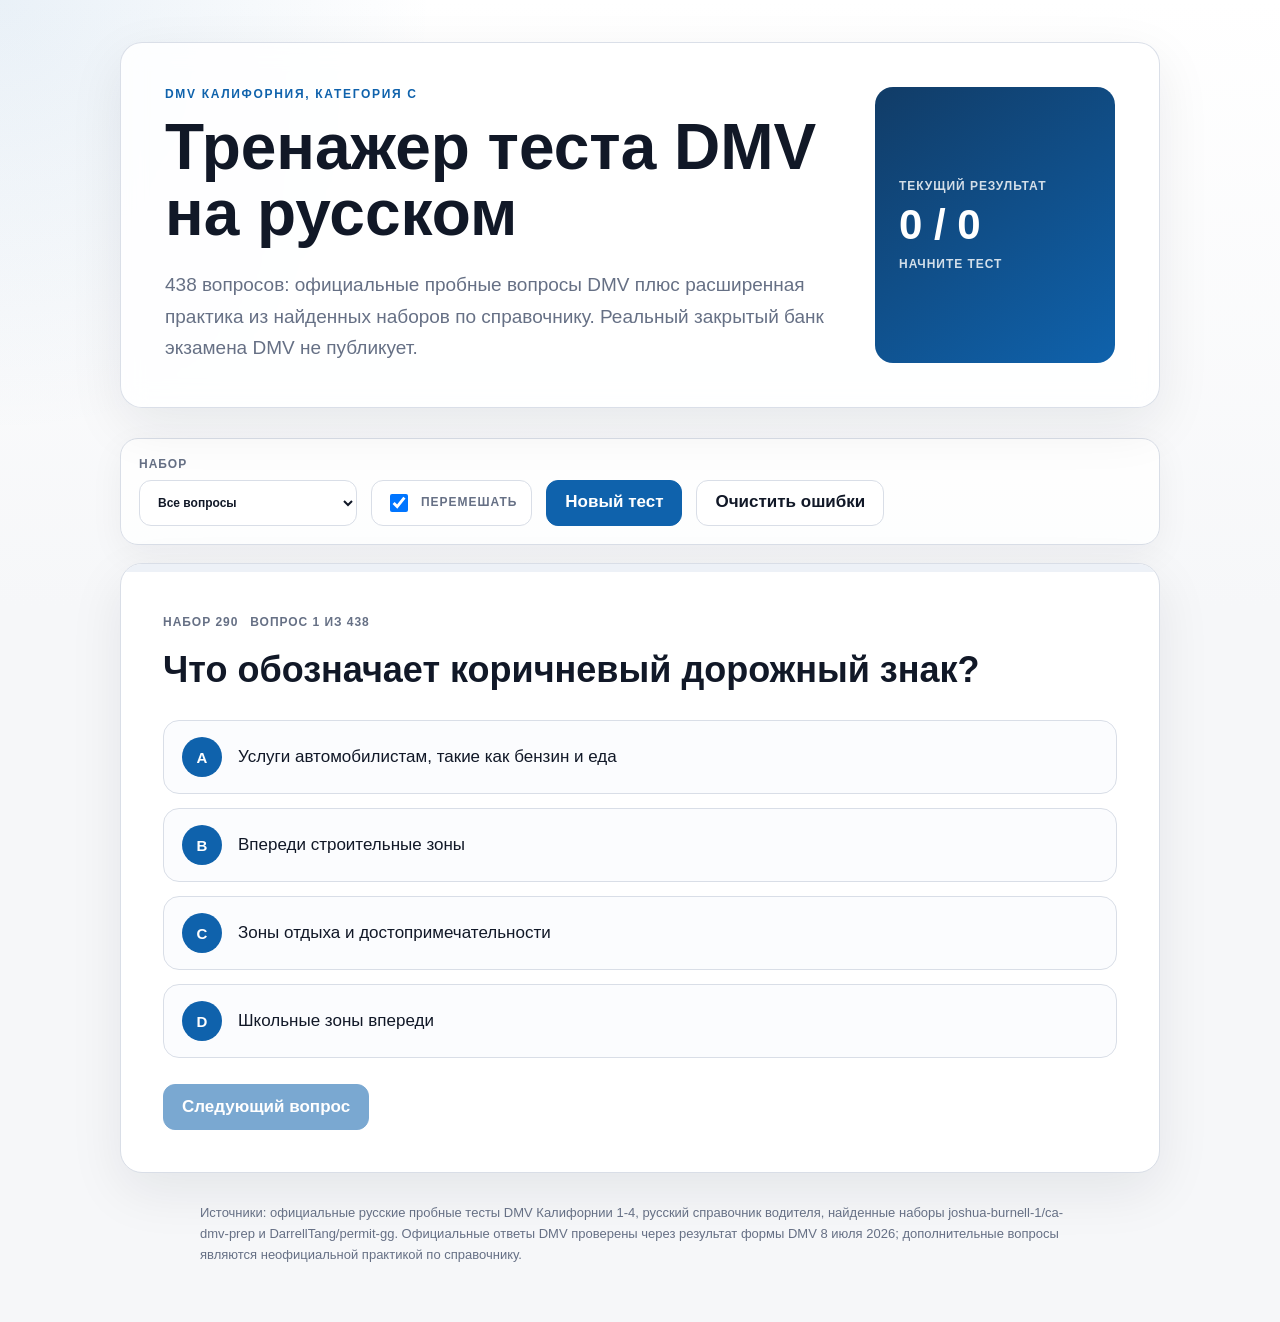
==== index.html @ 3e7b5919 "Initial public release" ====
<!doctype html>
<html lang="ru">
  <head>
    <meta charset="utf-8">
    <meta name="viewport" content="width=device-width, initial-scale=1">
    <title>Тренажер DMV Калифорния</title>
    <link rel="stylesheet" href="styles.css">
  </head>
  <body>
    <main class="shell">
      <section class="hero" aria-labelledby="page-title">
        <div>
          <p class="eyebrow">DMV Калифорния, категория C</p>
          <h1 id="page-title">Тренажер теста DMV на русском</h1>
          <p class="lead">438 вопросов: официальные пробные вопросы DMV плюс расширенная практика из найденных наборов по справочнику. Реальный закрытый банк экзамена DMV не публикует.</p>
        </div>
        <div class="score-card" aria-live="polite">
          <span class="score-card__label">Текущий результат</span>
          <strong id="liveScore">0 / 0</strong>
          <span id="livePercent">Начните тест</span>
        </div>
      </section>

      <section class="toolbar" aria-label="Настройки теста">
        <label>
          Набор
          <select id="testSelect">
            <option value="all">Все вопросы</option>
            <option value="official">Официальные 40 DMV</option>
            <option value="Набор 108">Дополнительный набор 108</option>
            <option value="Набор 290">Дополнительный набор 290</option>
            <option value="Тест 1">Тест 1</option>
            <option value="Тест 2">Тест 2</option>
            <option value="Тест 3">Тест 3</option>
            <option value="Тест 4">Тест 4</option>
            <option value="mistakes">Только ошибки</option>
          </select>
        </label>
        <label class="check">
          <input id="shuffleToggle" type="checkbox" checked>
          Перемешать
        </label>
        <button id="restartBtn" type="button">Новый тест</button>
        <button id="resetMistakesBtn" type="button" class="ghost">Очистить ошибки</button>
      </section>

      <section class="quiz" aria-label="Вопросы">
        <div class="progress">
          <div id="progressBar"></div>
        </div>
        <div id="questionHost"></div>
      </section>

      <section class="results" id="results" hidden>
        <h2>Итог</h2>
        <p id="resultText"></p>
        <button id="reviewBtn" type="button">Пройти ошибки</button>
      </section>

      <footer class="sources">
        Источники: официальные русские пробные тесты DMV Калифорнии 1-4, русский справочник водителя, найденные наборы joshua-burnell-1/ca-dmv-prep и DarrellTang/permit-gg. Официальные ответы DMV проверены через результат формы DMV 8 июля 2026; дополнительные вопросы являются неофициальной практикой по справочнику.
      </footer>
    </main>

    <script src="questions.js"></script>
    <script src="extra_questions.js"></script>
    <script src="permit_gg_questions.js"></script>
    <script src="app.js"></script>
  </body>
</html>
---- styles.css ----
:root {
  --ink: #111827;
  --muted: #667085;
  --paper: #f6f7f9;
  --panel: #ffffff;
  --panel-soft: #fbfcfe;
  --line: #d9dee7;
  --blue: #0f62ac;
  --blue-dark: #113c67;
  --gold: #f4c542;
  --green: #16865a;
  --red: #c0362c;
  --shadow: 0 18px 54px rgba(17, 24, 39, 0.08);
}

* {
  box-sizing: border-box;
}

body {
  margin: 0;
  min-height: 100vh;
  overflow-x: hidden;
  color: var(--ink);
  font-family: Helvetica, Arial, sans-serif;
  font-size: 17px;
  line-height: 1.55;
  background:
    radial-gradient(circle at top left, rgba(15, 98, 172, 0.09), transparent 34vw),
    linear-gradient(180deg, #ffffff 0%, var(--paper) 46%),
    var(--paper);
}

button,
select,
input {
  font: inherit;
}

.shell {
  display: flex;
  flex-direction: column;
  width: min(1040px, calc(100% - 32px));
  max-width: calc(100vw - 32px);
  margin: 0 auto;
  padding: 42px 0 56px;
}

.hero {
  display: grid;
  grid-template-columns: minmax(0, 1fr) 240px;
  gap: 34px;
  align-items: stretch;
  padding: 44px;
  color: var(--ink);
  background: rgba(255, 255, 255, 0.86);
  border: 1px solid rgba(217, 222, 231, 0.95);
  border-radius: 22px;
  box-shadow: var(--shadow);
  max-width: 100%;
  overflow: hidden;
  backdrop-filter: blur(12px);
}

.hero > * {
  min-width: 0;
}

.eyebrow {
  margin: 0 0 14px;
  font-size: 12px;
  font-weight: 700;
  line-height: 1.2;
  letter-spacing: 0.14em;
  text-transform: uppercase;
  color: var(--blue);
}

h1 {
  max-width: 720px;
  margin: 0;
  font-size: clamp(38px, 5vw, 64px);
  font-weight: 700;
  line-height: 1.03;
  overflow-wrap: anywhere;
  word-break: break-word;
}

.lead {
  max-width: 700px;
  margin: 22px 0 0;
  font-size: 19px;
  line-height: 1.65;
  color: var(--muted);
  overflow-wrap: anywhere;
  word-break: break-word;
}

.score-card {
  display: grid;
  align-content: center;
  gap: 10px;
  min-height: 164px;
  padding: 24px;
  color: white;
  background: linear-gradient(145deg, var(--blue-dark), var(--blue));
  border-radius: 18px;
}

.score-card strong {
  font-size: 42px;
  font-weight: 700;
  line-height: 1;
}

.score-card__label,
.score-card span:last-child {
  font-size: 12px;
  font-weight: 700;
  line-height: 1.35;
  letter-spacing: 0.08em;
  text-transform: uppercase;
  color: rgba(255, 255, 255, 0.82);
}

.toolbar {
  display: flex;
  flex-wrap: wrap;
  gap: 14px;
  align-items: end;
  margin: 30px 0 18px;
  padding: 18px;
  background: rgba(255, 255, 255, 0.82);
  border: 1px solid var(--line);
  border-radius: 18px;
  box-shadow: 0 10px 34px rgba(17, 24, 39, 0.05);
}

label {
  display: grid;
  gap: 8px;
  font-size: 12px;
  font-weight: 700;
  line-height: 1.2;
  letter-spacing: 0.08em;
  text-transform: uppercase;
  color: var(--muted);
}

select {
  min-width: 210px;
  height: 46px;
  padding: 0 14px;
  color: var(--ink);
  background: white;
  border: 1px solid var(--line);
  border-radius: 12px;
}

.check {
  display: flex;
  min-height: 46px;
  align-items: center;
  gap: 10px;
  padding: 0 14px;
  border: 1px solid var(--line);
  border-radius: 12px;
  background: white;
}

.check input {
  width: 18px;
  height: 18px;
}

button {
  min-height: 46px;
  padding: 0 18px;
  cursor: pointer;
  color: white;
  background: var(--blue);
  border: 1px solid var(--blue);
  border-radius: 12px;
  box-shadow: none;
  font-weight: 700;
  transition: transform 140ms ease, box-shadow 140ms ease, border-color 140ms ease;
}

button:hover {
  transform: translateY(-1px);
  box-shadow: 0 10px 22px rgba(15, 98, 172, 0.16);
}

button:disabled {
  cursor: not-allowed;
  opacity: 0.55;
  transform: none;
}

button.ghost {
  color: var(--ink);
  background: white;
  border-color: var(--line);
}

.quiz {
  background: var(--panel);
  border: 1px solid var(--line);
  border-radius: 22px;
  box-shadow: var(--shadow);
  overflow: hidden;
}

.progress {
  height: 8px;
  background: #edf1f7;
}

#progressBar {
  width: 0;
  height: 100%;
  background: linear-gradient(90deg, var(--blue), var(--green));
  transition: width 180ms ease;
}

.question {
  padding: 42px;
}

.meta {
  display: flex;
  flex-wrap: wrap;
  gap: 12px;
  align-items: center;
  margin-bottom: 18px;
  color: var(--muted);
  font-size: 12px;
  font-weight: 700;
  line-height: 1.35;
  letter-spacing: 0.08em;
  text-transform: uppercase;
}

.question h2 {
  max-width: 840px;
  margin: 0 0 28px;
  font-size: clamp(24px, 3vw, 36px);
  font-weight: 700;
  line-height: 1.24;
}

.options {
  display: grid;
  gap: 14px;
}

.option {
  display: grid;
  grid-template-columns: 40px 1fr;
  gap: 16px;
  align-items: center;
  width: 100%;
  min-height: 72px;
  padding: 16px 18px;
  text-align: left;
  color: var(--ink);
  background: var(--panel-soft);
  border: 1px solid var(--line);
  border-radius: 16px;
  box-shadow: none;
  font-weight: 500;
  line-height: 1.45;
}

.option:hover {
  border-color: rgba(15, 98, 172, 0.45);
  box-shadow: 0 8px 22px rgba(17, 24, 39, 0.06);
}

.letter {
  display: grid;
  place-items: center;
  width: 40px;
  height: 40px;
  color: white;
  background: var(--blue);
  border-radius: 999px;
  font-size: 15px;
  font-weight: 700;
  line-height: 1;
}

.option.correct {
  border-color: var(--green);
  background: #effaf5;
}

.option.correct .letter {
  background: var(--green);
}

.option.wrong {
  border-color: var(--red);
  background: #fff2f0;
}

.option.wrong .letter {
  background: var(--red);
}

.feedback {
  margin-top: 22px;
  padding: 16px 18px;
  border: 1px solid #f1d26b;
  border-radius: 16px;
  background: #fff8dc;
  font-weight: 700;
  line-height: 1.55;
}

.actions {
  display: flex;
  flex-wrap: wrap;
  gap: 12px;
  margin-top: 26px;
}

.results {
  margin-top: 24px;
  padding: 30px;
  background: white;
  border: 1px solid var(--line);
  border-radius: 22px;
  box-shadow: var(--shadow);
}

.results h2 {
  margin: 0 0 10px;
  font-size: 32px;
  line-height: 1.15;
}

.results p {
  margin: 0 0 18px;
  color: var(--muted);
  font-size: 18px;
  line-height: 1.55;
}

.sources {
  max-width: 880px;
  margin: 30px auto 0;
  color: var(--muted);
  font-size: 13px;
  line-height: 1.6;
}

.empty {
  padding: 42px;
  color: var(--muted);
  font-size: 18px;
  line-height: 1.55;
}

body.is-started .shell {
  padding-top: 18px;
}

body.is-started .quiz {
  order: 1;
}

body.is-started .results {
  order: 2;
}

body.is-started .hero {
  order: 3;
  grid-template-columns: minmax(0, 1fr) auto;
  gap: 16px;
  align-items: center;
  margin-top: 16px;
  padding: 14px 16px;
  border-radius: 16px;
  box-shadow: 0 8px 26px rgba(17, 24, 39, 0.05);
}

body.is-started .toolbar {
  order: 4;
  gap: 8px;
  align-items: center;
  margin: 12px 0 0;
  padding: 10px;
  border-radius: 16px;
  box-shadow: none;
}

body.is-started .sources {
  order: 5;
}

body.is-started .eyebrow {
  display: none;
}

body.is-started h1 {
  font-size: 18px;
  line-height: 1.2;
}

body.is-started .lead {
  max-width: none;
  margin-top: 4px;
  font-size: 13px;
  line-height: 1.45;
  display: -webkit-box;
  overflow: hidden;
  -webkit-box-orient: vertical;
  -webkit-line-clamp: 2;
}

body.is-started .score-card {
  display: flex;
  min-height: 0;
  align-items: center;
  gap: 10px;
  padding: 10px 12px;
  border-radius: 12px;
  white-space: nowrap;
}

body.is-started .score-card strong {
  font-size: 22px;
}

body.is-started .score-card__label {
  display: none;
}

body.is-started .score-card span:last-child {
  font-size: 11px;
  letter-spacing: 0.04em;
}

body.is-started label {
  gap: 5px;
}

body.is-started select,
body.is-started button,
body.is-started .check {
  min-height: 38px;
}

body.is-started select {
  height: 38px;
}

body.is-started button {
  padding: 0 12px;
}

body.is-started .check {
  padding: 0 10px;
}

body.is-started .toolbar > * {
  width: auto;
}

body.is-started .toolbar label:first-child {
  flex: 1 1 220px;
}

@media (max-width: 760px) {
  .shell {
    width: 100%;
    max-width: 100%;
    padding: 18px 10px 42px;
  }

  .hero {
    grid-template-columns: 1fr;
    gap: 20px;
    padding: 26px;
  }

  h1 {
    font-size: 32px;
    line-height: 1.08;
  }

  .lead {
    margin-top: 16px;
    font-size: 16px;
    line-height: 1.58;
  }

  .toolbar {
    align-items: stretch;
  }

  .toolbar > * {
    width: 100%;
  }

  select {
    width: 100%;
  }

  .question {
    padding: 26px;
  }

  .option {
    grid-template-columns: 36px 1fr;
    gap: 13px;
    padding: 14px;
  }

  .letter {
    width: 36px;
    height: 36px;
  }

  body.is-started .shell {
    padding-top: 10px;
  }

  body.is-started .hero {
    grid-template-columns: 1fr;
    gap: 10px;
    padding: 14px;
  }

  body.is-started h1 {
    font-size: 18px;
  }

  body.is-started .lead {
    font-size: 13px;
  }

  body.is-started .score-card {
    justify-content: space-between;
    width: 100%;
  }
}

@media (max-width: 480px) {
  .shell {
    padding: 0 10px 36px;
  }

  .hero,
  .toolbar,
  .quiz,
  .results {
    width: 100%;
    max-width: 100%;
  }

  .hero {
    margin-top: 12px;
    border-radius: 18px;
  }

  h1 {
    font-size: 29px;
  }

  .lead {
    font-size: 15px;
  }

  .score-card {
    min-height: 138px;
  }

  .toolbar {
    margin-top: 18px;
    padding: 14px;
  }

  .question {
    padding: 22px 18px;
  }

  .question h2 {
    font-size: 24px;
  }

  .option {
    min-height: 68px;
    font-size: 16px;
  }

  body.is-started .shell {
    padding-top: 10px;
  }

  body.is-started .hero {
    margin-top: 12px;
  }

  body.is-started .toolbar {
    margin-top: 10px;
    padding: 10px;
  }

  body.is-started h1 {
    font-size: 17px;
  }

  body.is-started .lead {
    font-size: 12px;
  }
}
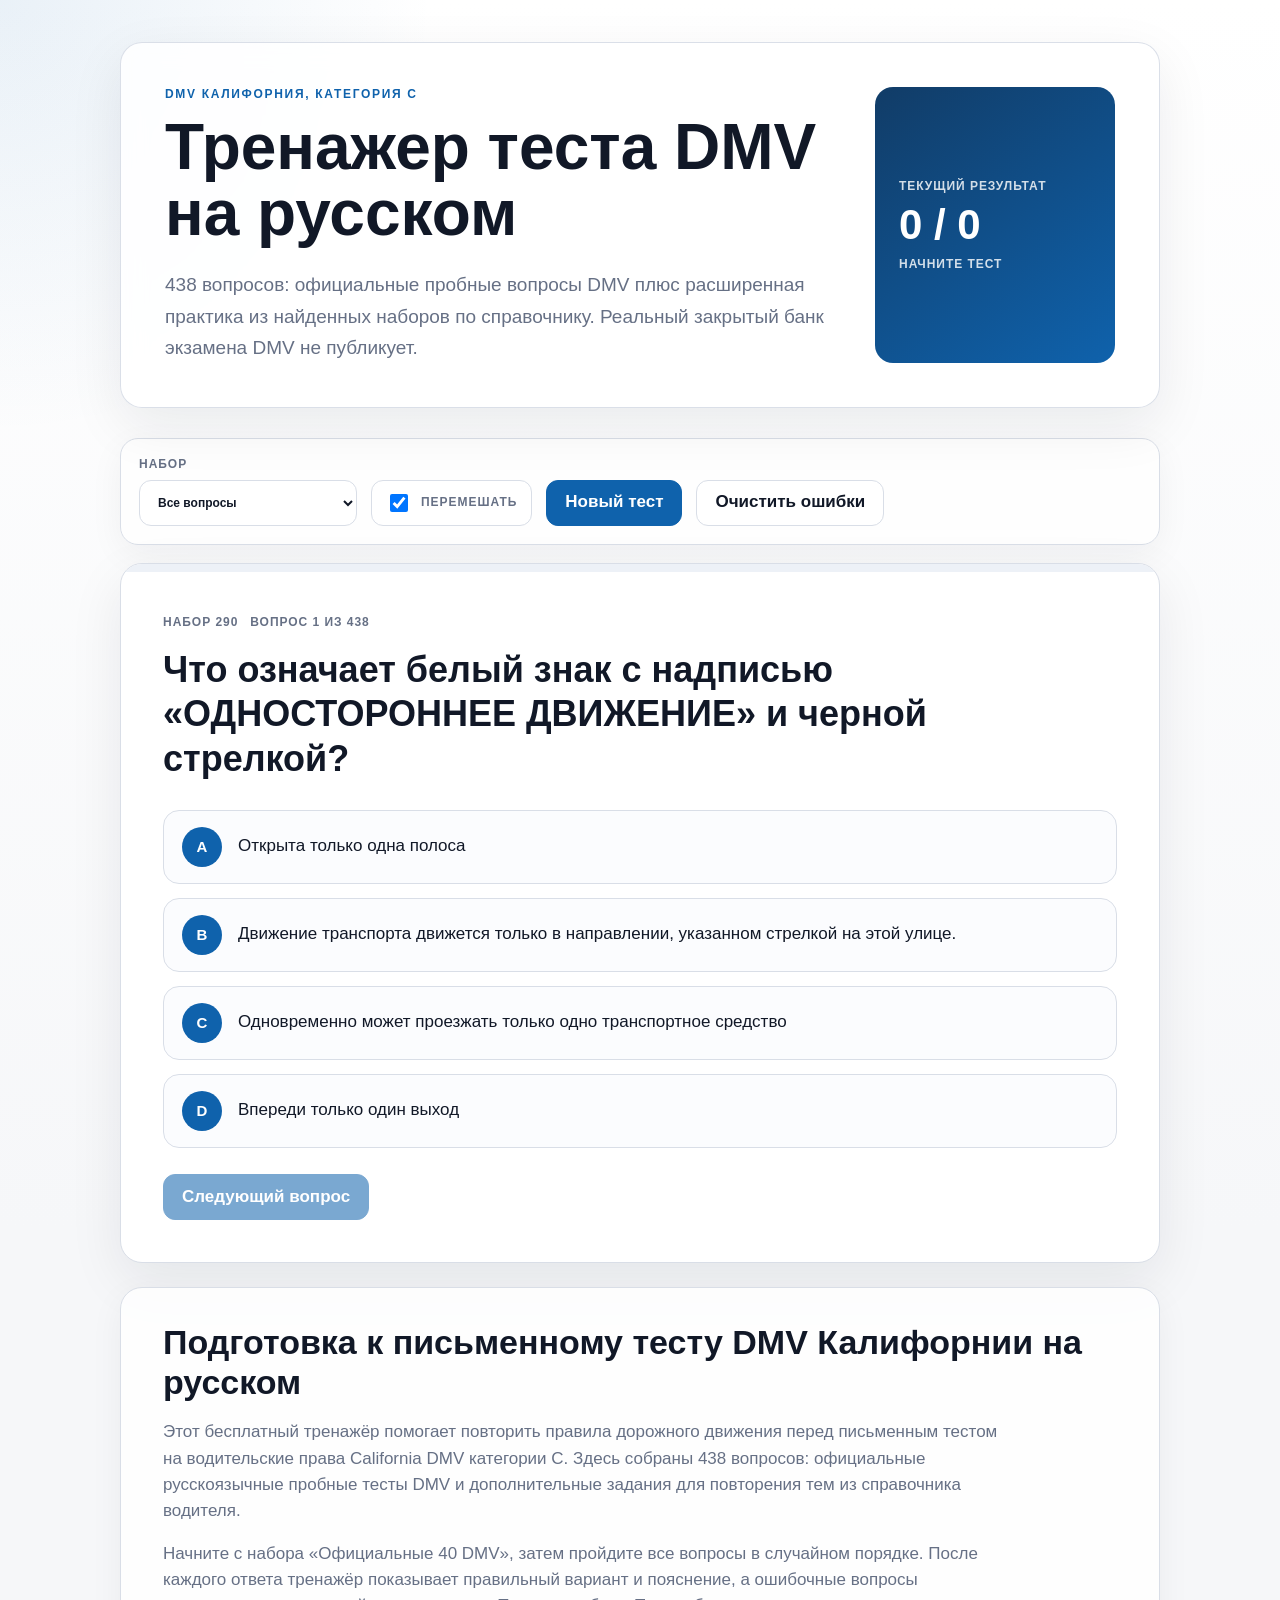
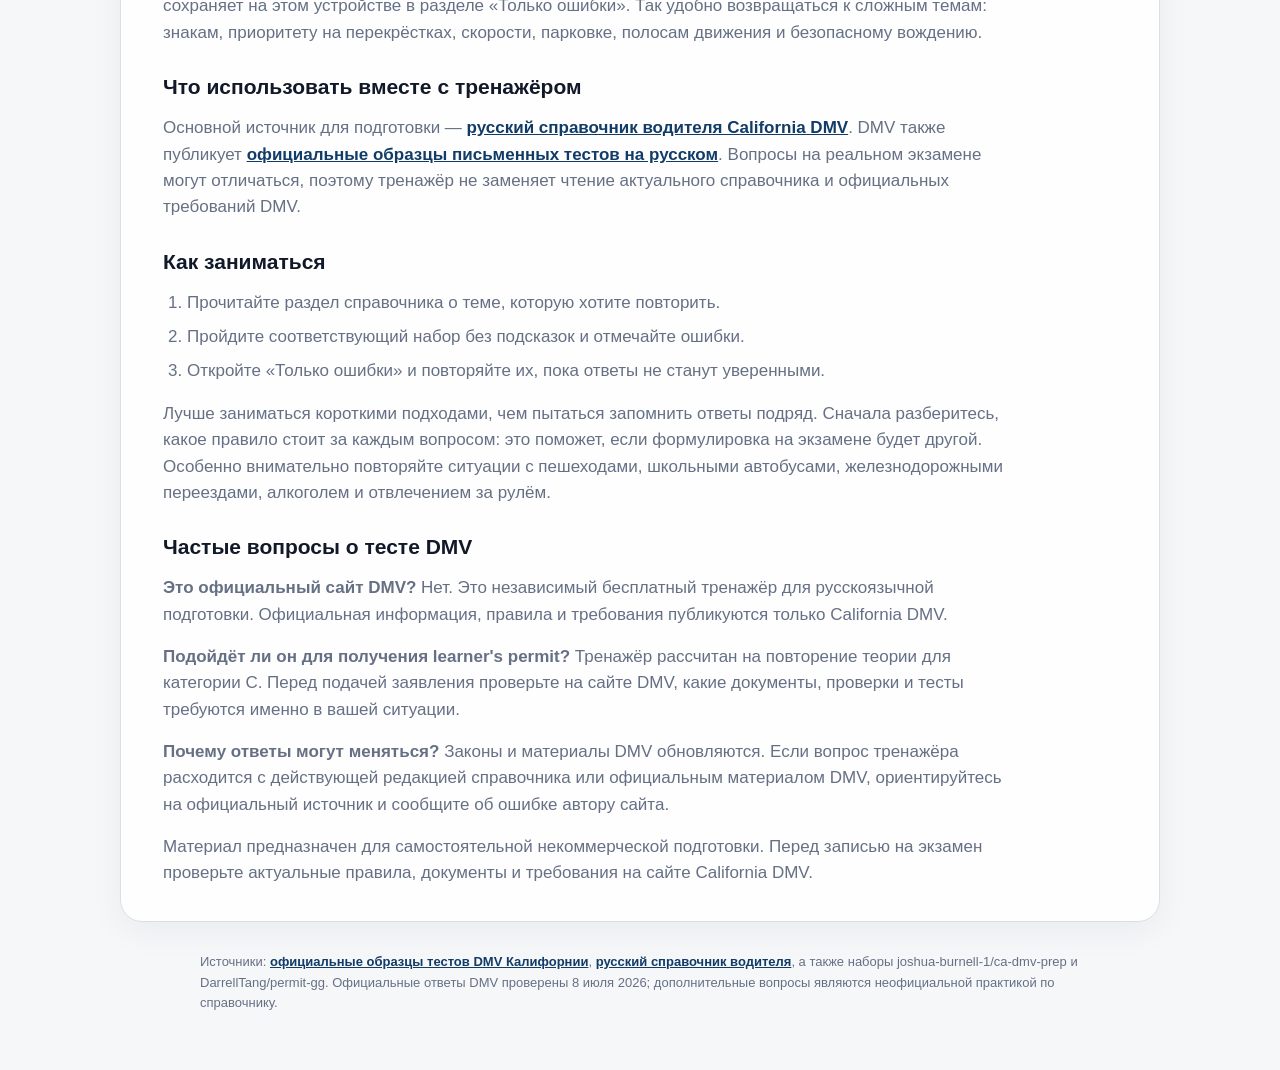
==== commit e0d84ee3: "Add technical SEO foundation" ====
--- a/index.html
+++ b/index.html
@@ -3,8 +3,60 @@
   <head>
     <meta charset="utf-8">
     <meta name="viewport" content="width=device-width, initial-scale=1">
-    <title>Тренажер DMV Калифорния</title>
+    <title>Тест DMV Калифорнии на русском — 438 вопросов</title>
+    <meta name="description" content="Бесплатный тренажёр теста DMV Калифорнии на русском: 438 вопросов, официальные пробные тесты и практика по водительскому справочнику. Начните подготовку.">
+    <meta name="robots" content="index, follow">
+    <meta name="theme-color" content="#0f62ac">
+    <link rel="canonical" href="https://dmv-practice-ru.vercel.app/">
+    <meta property="og:type" content="website">
+    <meta property="og:locale" content="ru_RU">
+    <meta property="og:site_name" content="Тренажёр DMV Калифорния">
+    <meta property="og:title" content="Тест DMV Калифорнии на русском — 438 вопросов">
+    <meta property="og:description" content="Бесплатная практика для подготовки к письменному тесту DMV Калифорнии на русском языке.">
+    <meta property="og:url" content="https://dmv-practice-ru.vercel.app/">
+    <meta name="twitter:card" content="summary">
+    <meta name="twitter:title" content="Тест DMV Калифорнии на русском — 438 вопросов">
+    <meta name="twitter:description" content="Бесплатная практика для подготовки к письменному тесту DMV Калифорнии на русском языке.">
     <link rel="stylesheet" href="styles.css">
+    <script type="application/ld+json">
+      {
+        "@context": "https://schema.org",
+        "@graph": [
+          {
+            "@type": "WebSite",
+            "@id": "https://dmv-practice-ru.vercel.app/#website",
+            "url": "https://dmv-practice-ru.vercel.app/",
+            "name": "Тренажёр DMV Калифорния",
+            "inLanguage": "ru"
+          },
+          {
+            "@type": "WebPage",
+            "@id": "https://dmv-practice-ru.vercel.app/#webpage",
+            "url": "https://dmv-practice-ru.vercel.app/",
+            "name": "Тест DMV Калифорнии на русском — 438 вопросов",
+            "description": "Бесплатный тренажёр для подготовки к письменному тесту DMV Калифорнии на русском языке.",
+            "isPartOf": { "@id": "https://dmv-practice-ru.vercel.app/#website" },
+            "inLanguage": "ru",
+            "dateModified": "2026-07-11"
+          },
+          {
+            "@type": "WebApplication",
+            "name": "Тренажёр DMV Калифорния",
+            "url": "https://dmv-practice-ru.vercel.app/",
+            "applicationCategory": "EducationalApplication",
+            "operatingSystem": "Any",
+            "browserRequirements": "Requires JavaScript",
+            "isAccessibleForFree": true,
+            "inLanguage": "ru",
+            "featureList": [
+              "438 practice questions",
+              "Official California DMV sample tests",
+              "Mistake review"
+            ]
+          }
+        ]
+      }
+    </script>
   </head>
   <body>
     <main class="shell">
@@ -57,8 +109,28 @@
         <button id="reviewBtn" type="button">Пройти ошибки</button>
       </section>
 
+      <section class="guide" aria-labelledby="guide-title">
+        <h2 id="guide-title">Подготовка к письменному тесту DMV Калифорнии на русском</h2>
+        <p>Этот бесплатный тренажёр помогает повторить правила дорожного движения перед письменным тестом на водительские права California DMV категории C. Здесь собраны 438 вопросов: официальные русскоязычные пробные тесты DMV и дополнительные задания для повторения тем из справочника водителя.</p>
+        <p>Начните с набора «Официальные 40 DMV», затем пройдите все вопросы в случайном порядке. После каждого ответа тренажёр показывает правильный вариант и пояснение, а ошибочные вопросы сохраняет на этом устройстве в разделе «Только ошибки». Так удобно возвращаться к сложным темам: знакам, приоритету на перекрёстках, скорости, парковке, полосам движения и безопасному вождению.</p>
+        <h3>Что использовать вместе с тренажёром</h3>
+        <p>Основной источник для подготовки — <a href="https://www.dmv.ca.gov/portal/file/california-driver-handbook-russian-pdf/">русский справочник водителя California DMV</a>. DMV также публикует <a href="https://www.dmv.ca.gov/portal/driver-education-and-safety/educational-materials/sample-driver-license-dl-knowledge-tests/russian-sample-test-1/">официальные образцы письменных тестов на русском</a>. Вопросы на реальном экзамене могут отличаться, поэтому тренажёр не заменяет чтение актуального справочника и официальных требований DMV.</p>
+        <h3>Как заниматься</h3>
+        <ol>
+          <li>Прочитайте раздел справочника о теме, которую хотите повторить.</li>
+          <li>Пройдите соответствующий набор без подсказок и отмечайте ошибки.</li>
+          <li>Откройте «Только ошибки» и повторяйте их, пока ответы не станут уверенными.</li>
+        </ol>
+        <p>Лучше заниматься короткими подходами, чем пытаться запомнить ответы подряд. Сначала разберитесь, какое правило стоит за каждым вопросом: это поможет, если формулировка на экзамене будет другой. Особенно внимательно повторяйте ситуации с пешеходами, школьными автобусами, железнодорожными переездами, алкоголем и отвлечением за рулём.</p>
+        <h3>Частые вопросы о тесте DMV</h3>
+        <p><strong>Это официальный сайт DMV?</strong> Нет. Это независимый бесплатный тренажёр для русскоязычной подготовки. Официальная информация, правила и требования публикуются только California DMV.</p>
+        <p><strong>Подойдёт ли он для получения learner's permit?</strong> Тренажёр рассчитан на повторение теории для категории C. Перед подачей заявления проверьте на сайте DMV, какие документы, проверки и тесты требуются именно в вашей ситуации.</p>
+        <p><strong>Почему ответы могут меняться?</strong> Законы и материалы DMV обновляются. Если вопрос тренажёра расходится с действующей редакцией справочника или официальным материалом DMV, ориентируйтесь на официальный источник и сообщите об ошибке автору сайта.</p>
+        <p>Материал предназначен для самостоятельной некоммерческой подготовки. Перед записью на экзамен проверьте актуальные правила, документы и требования на сайте California DMV.</p>
+      </section>
+
       <footer class="sources">
-        Источники: официальные русские пробные тесты DMV Калифорнии 1-4, русский справочник водителя, найденные наборы joshua-burnell-1/ca-dmv-prep и DarrellTang/permit-gg. Официальные ответы DMV проверены через результат формы DMV 8 июля 2026; дополнительные вопросы являются неофициальной практикой по справочнику.
+        Источники: <a href="https://www.dmv.ca.gov/portal/driver-education-and-safety/educational-materials/sample-driver-license-dl-knowledge-tests/">официальные образцы тестов DMV Калифорнии</a>, <a href="https://www.dmv.ca.gov/portal/driver-handbooks/">русский справочник водителя</a>, а также наборы joshua-burnell-1/ca-dmv-prep и DarrellTang/permit-gg. Официальные ответы DMV проверены 8 июля 2026; дополнительные вопросы являются неофициальной практикой по справочнику.
       </footer>
     </main>
 
--- a/styles.css
+++ b/styles.css
@@ -347,6 +347,52 @@
   line-height: 1.55;
 }
 
+.guide {
+  margin-top: 24px;
+  padding: 34px 42px;
+  background: rgba(255, 255, 255, 0.86);
+  border: 1px solid var(--line);
+  border-radius: 22px;
+  box-shadow: 0 10px 34px rgba(17, 24, 39, 0.05);
+}
+
+.guide h2,
+.guide h3 {
+  margin: 0;
+  line-height: 1.2;
+}
+
+.guide h2 {
+  font-size: clamp(26px, 3vw, 34px);
+}
+
+.guide h3 {
+  margin-top: 28px;
+  font-size: 21px;
+}
+
+.guide p {
+  max-width: 840px;
+  margin: 16px 0 0;
+  color: var(--muted);
+}
+
+.guide ol {
+  margin: 16px 0 0;
+  padding-left: 24px;
+  color: var(--muted);
+}
+
+.guide li + li {
+  margin-top: 8px;
+}
+
+.guide a,
+.sources a {
+  color: var(--blue-dark);
+  font-weight: 700;
+}
+
 .sources {
   max-width: 880px;
   margin: 30px auto 0;
@@ -395,8 +441,12 @@
   box-shadow: none;
 }
 
+body.is-started .guide {
+  order: 5;
+}
+
 body.is-started .sources {
-  order: 5;
+  order: 6;
 }
 
 body.is-started .eyebrow {
@@ -512,6 +562,10 @@
     padding: 26px;
   }
 
+  .guide {
+    padding: 26px;
+  }
+
   .option {
     grid-template-columns: 36px 1fr;
     gap: 13px;
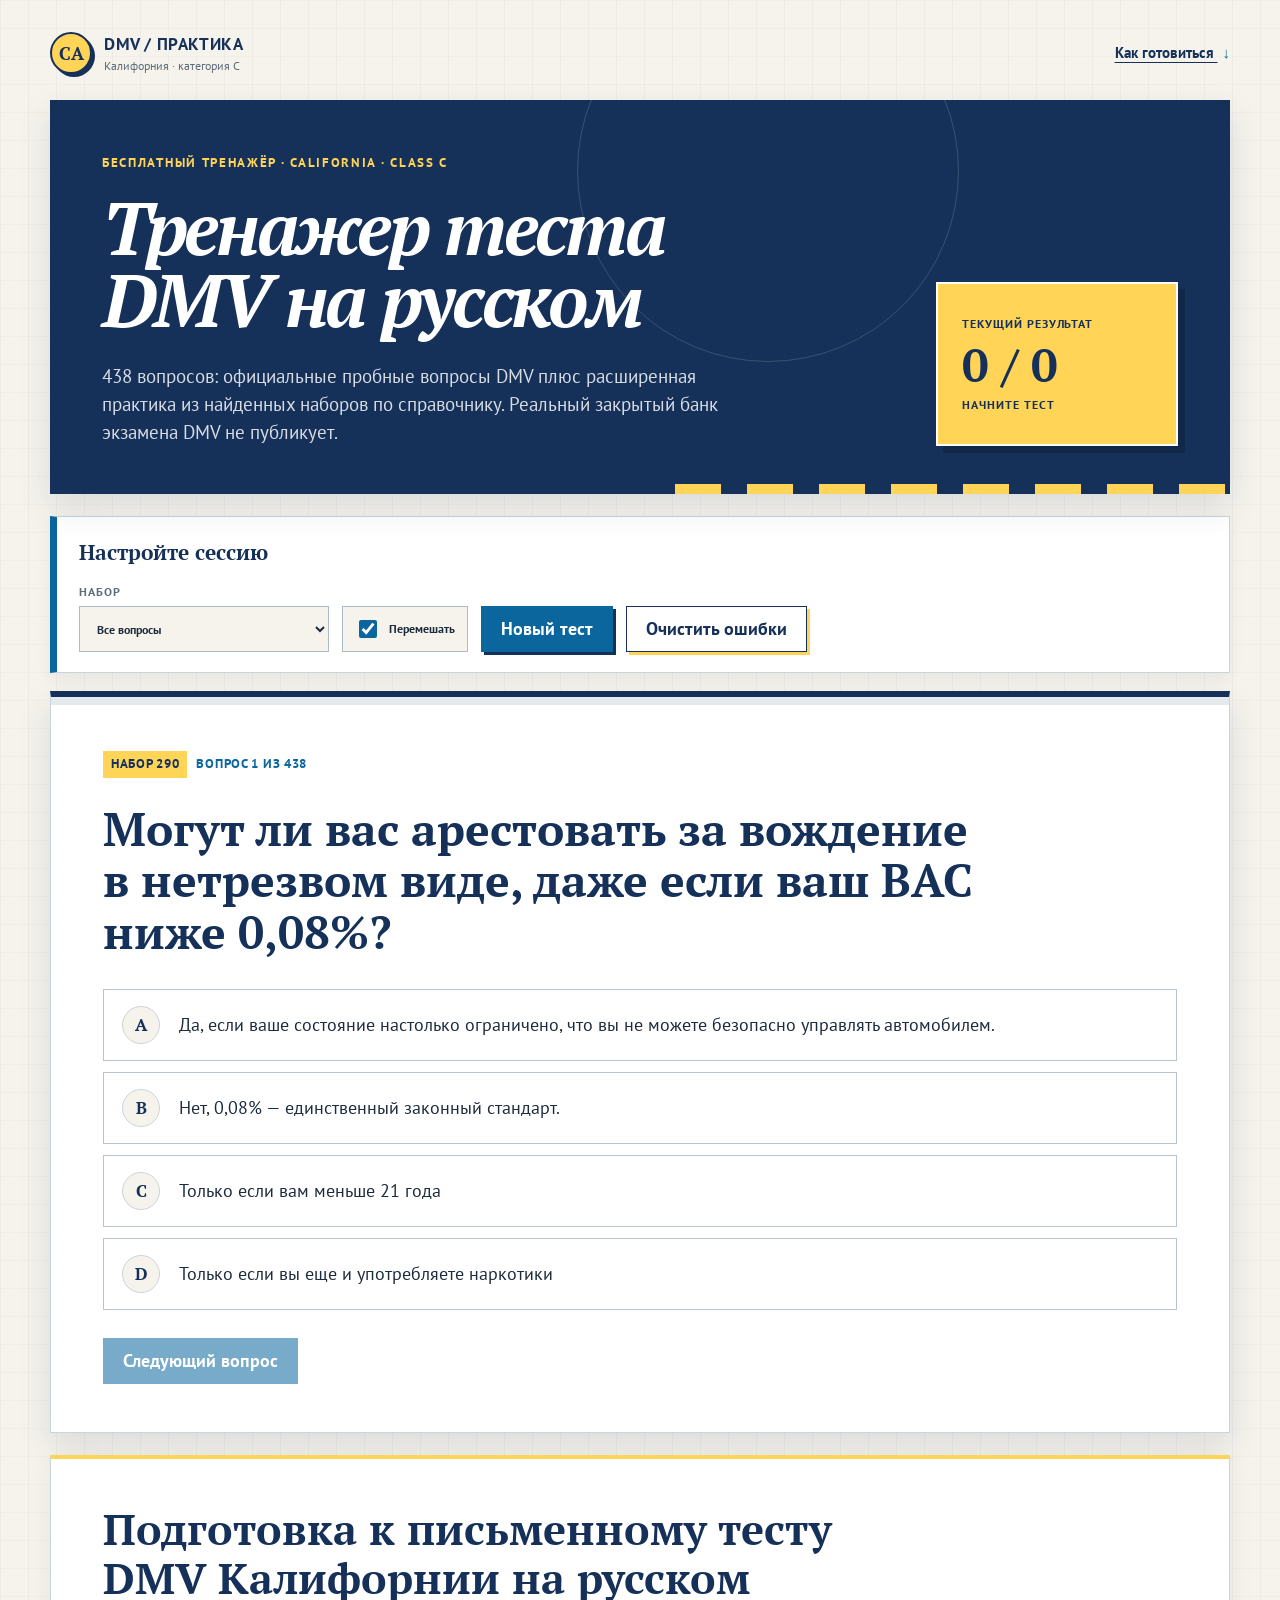
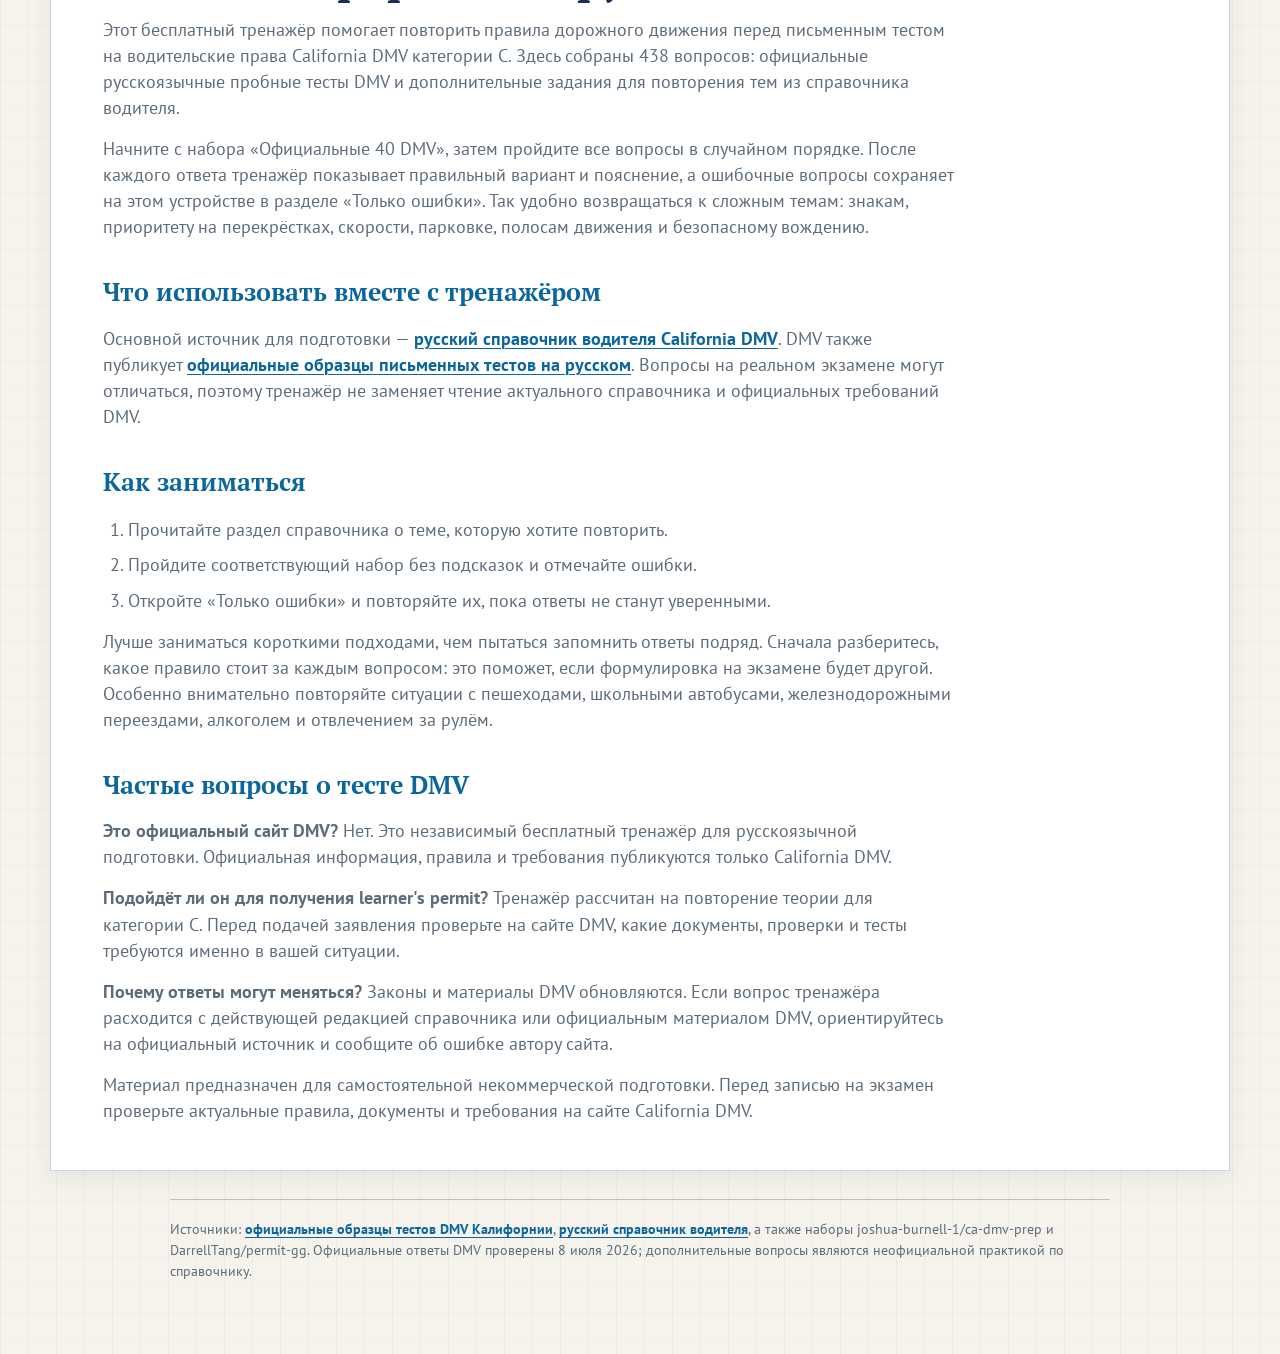
==== commit 37693528: "Redesign DMV practice interface" ====
--- a/index.html
+++ b/index.html
@@ -17,6 +17,9 @@
     <meta name="twitter:card" content="summary">
     <meta name="twitter:title" content="Тест DMV Калифорнии на русском — 438 вопросов">
     <meta name="twitter:description" content="Бесплатная практика для подготовки к письменному тесту DMV Калифорнии на русском языке.">
+    <link rel="preconnect" href="https://fonts.googleapis.com">
+    <link rel="preconnect" href="https://fonts.gstatic.com" crossorigin>
+    <link href="https://fonts.googleapis.com/css2?family=PT+Sans:wght@400;700&family=PT+Serif:ital,wght@0,400;0,700;1,700&display=swap" rel="stylesheet">
     <link rel="stylesheet" href="styles.css">
     <script type="application/ld+json">
       {
@@ -60,9 +63,20 @@
   </head>
   <body>
     <main class="shell">
+      <header class="site-header">
+        <a class="wordmark" href="/" aria-label="Тренажёр DMV Калифорния — на главную">
+          <span class="wordmark__badge">CA</span>
+          <span>
+            <strong>DMV / практика</strong>
+            <small>Калифорния · категория C</small>
+          </span>
+        </a>
+        <a class="site-header__link" href="#guide-title">Как готовиться <span aria-hidden="true">↓</span></a>
+      </header>
+
       <section class="hero" aria-labelledby="page-title">
         <div>
-          <p class="eyebrow">DMV Калифорния, категория C</p>
+          <p class="eyebrow">Бесплатный тренажёр · California · Class C</p>
           <h1 id="page-title">Тренажер теста DMV на русском</h1>
           <p class="lead">438 вопросов: официальные пробные вопросы DMV плюс расширенная практика из найденных наборов по справочнику. Реальный закрытый банк экзамена DMV не публикует.</p>
         </div>
@@ -74,6 +88,7 @@
       </section>
 
       <section class="toolbar" aria-label="Настройки теста">
+        <p class="toolbar__title">Настройте сессию</p>
         <label>
           Набор
           <select id="testSelect">
@@ -96,7 +111,7 @@
         <button id="resetMistakesBtn" type="button" class="ghost">Очистить ошибки</button>
       </section>
 
-      <section class="quiz" aria-label="Вопросы">
+      <section class="quiz" id="quiz" aria-label="Вопросы">
         <div class="progress">
           <div id="progressBar"></div>
         </div>
--- a/styles.css
+++ b/styles.css
@@ -1,672 +1,462 @@
 :root {
-  --ink: #111827;
-  --muted: #667085;
-  --paper: #f6f7f9;
-  --panel: #ffffff;
-  --panel-soft: #fbfcfe;
-  --line: #d9dee7;
-  --blue: #0f62ac;
-  --blue-dark: #113c67;
-  --gold: #f4c542;
-  --green: #16865a;
-  --red: #c0362c;
-  --shadow: 0 18px 54px rgba(17, 24, 39, 0.08);
-}
-
-* {
-  box-sizing: border-box;
-}
+  --navy: #163159;
+  --navy-deep: #0d223f;
+  --blue: #0b669e;
+  --blue-bright: #0077c8;
+  --ink: #1c2b3d;
+  --muted: #5d6c7a;
+  --paper: #f6f3ec;
+  --paper-deep: #ece6d9;
+  --white: #ffffff;
+  --line: #cbd4dc;
+  --yellow: #ffd457;
+  --green: #00866a;
+  --green-soft: #d9f0e9;
+  --red: #b91818;
+  --red-soft: #f8e4e1;
+  --shadow: 0 14px 32px rgba(22, 49, 89, 0.12);
+}
+
+* { box-sizing: border-box; }
+
+html { scroll-behavior: smooth; }
 
 body {
+  min-width: 320px;
   margin: 0;
-  min-height: 100vh;
-  overflow-x: hidden;
   color: var(--ink);
-  font-family: Helvetica, Arial, sans-serif;
-  font-size: 17px;
-  line-height: 1.55;
-  background:
-    radial-gradient(circle at top left, rgba(15, 98, 172, 0.09), transparent 34vw),
-    linear-gradient(180deg, #ffffff 0%, var(--paper) 46%),
-    var(--paper);
-}
-
-button,
-select,
-input {
-  font: inherit;
-}
+  font-family: "PT Sans", sans-serif;
+  font-size: 18px;
+  line-height: 1.45;
+  background-color: var(--paper);
+  background-image:
+    linear-gradient(90deg, rgba(22, 49, 89, 0.035) 1px, transparent 1px),
+    linear-gradient(rgba(22, 49, 89, 0.025) 1px, transparent 1px);
+  background-size: 28px 28px;
+}
+
+button, select, input { font: inherit; }
+
+a { color: inherit; }
 
 .shell {
   display: flex;
   flex-direction: column;
-  width: min(1040px, calc(100% - 32px));
-  max-width: calc(100vw - 32px);
+  width: min(1180px, calc(100% - 40px));
   margin: 0 auto;
-  padding: 42px 0 56px;
-}
+  padding: 22px 0 72px;
+}
+
+.site-header {
+  display: flex;
+  align-items: center;
+  justify-content: space-between;
+  min-height: 62px;
+  margin-bottom: 16px;
+}
+
+.wordmark {
+  display: inline-flex;
+  align-items: center;
+  gap: 12px;
+  color: var(--navy);
+  text-decoration: none;
+}
+
+.wordmark__badge {
+  display: grid;
+  width: 42px;
+  height: 42px;
+  place-items: center;
+  color: var(--navy);
+  background: var(--yellow);
+  border: 2px solid var(--navy);
+  border-radius: 50%;
+  box-shadow: 3px 3px 0 var(--navy);
+  font-family: "PT Serif", serif;
+  font-weight: 700;
+}
+
+.wordmark strong, .wordmark small { display: block; }
+
+.wordmark strong {
+  font-size: 17px;
+  letter-spacing: 0.035em;
+  text-transform: uppercase;
+}
+
+.wordmark small { color: var(--muted); font-size: 12px; }
+
+.site-header__link {
+  color: var(--navy);
+  font-size: 15px;
+  font-weight: 700;
+  text-decoration-thickness: 1px;
+  text-underline-offset: 4px;
+}
+
+.site-header__link span { display: inline-block; margin-left: 5px; color: var(--blue); }
 
 .hero {
-  display: grid;
-  grid-template-columns: minmax(0, 1fr) 240px;
-  gap: 34px;
-  align-items: stretch;
-  padding: 44px;
-  color: var(--ink);
-  background: rgba(255, 255, 255, 0.86);
-  border: 1px solid rgba(217, 222, 231, 0.95);
-  border-radius: 22px;
+  position: relative;
+  display: grid;
+  grid-template-columns: minmax(0, 1fr) 242px;
+  gap: 40px;
+  align-items: end;
+  overflow: hidden;
+  padding: 54px 52px 48px;
+  color: var(--white);
+  background: var(--navy);
   box-shadow: var(--shadow);
-  max-width: 100%;
-  overflow: hidden;
-  backdrop-filter: blur(12px);
-}
-
-.hero > * {
-  min-width: 0;
-}
+}
+
+.hero::before {
+  position: absolute;
+  top: -120px;
+  right: 23%;
+  width: 380px;
+  height: 380px;
+  border: 1px solid rgba(255, 255, 255, 0.15);
+  border-radius: 50%;
+  content: "";
+}
+
+.hero::after {
+  position: absolute;
+  right: 0;
+  bottom: 0;
+  width: 47%;
+  height: 10px;
+  background: repeating-linear-gradient(90deg, var(--yellow) 0 46px, transparent 46px 72px);
+  content: "";
+}
+
+.hero > * { position: relative; z-index: 1; min-width: 0; }
 
 .eyebrow {
-  margin: 0 0 14px;
-  font-size: 12px;
-  font-weight: 700;
-  line-height: 1.2;
-  letter-spacing: 0.14em;
+  margin: 0 0 18px;
+  color: var(--yellow);
+  font-size: 13px;
+  font-weight: 700;
+  letter-spacing: 0.13em;
   text-transform: uppercase;
-  color: var(--blue);
-}
+}
+
+h1, h2, h3 { color: var(--navy); font-family: "PT Serif", serif; }
 
 h1 {
-  max-width: 720px;
+  max-width: 700px;
   margin: 0;
-  font-size: clamp(38px, 5vw, 64px);
-  font-weight: 700;
-  line-height: 1.03;
+  color: var(--white);
+  font-size: clamp(43px, 6.1vw, 74px);
+  font-style: italic;
+  font-weight: 700;
+  letter-spacing: -0.045em;
+  line-height: 0.98;
   overflow-wrap: anywhere;
-  word-break: break-word;
+  text-wrap: balance;
 }
 
 .lead {
-  max-width: 700px;
-  margin: 22px 0 0;
+  max-width: 670px;
+  margin: 26px 0 0;
+  color: rgba(255, 255, 255, 0.83);
   font-size: 19px;
-  line-height: 1.65;
-  color: var(--muted);
-  overflow-wrap: anywhere;
-  word-break: break-word;
+  line-height: 1.48;
 }
 
 .score-card {
   display: grid;
+  gap: 11px;
   align-content: center;
-  gap: 10px;
   min-height: 164px;
   padding: 24px;
-  color: white;
-  background: linear-gradient(145deg, var(--blue-dark), var(--blue));
-  border-radius: 18px;
-}
-
-.score-card strong {
-  font-size: 42px;
-  font-weight: 700;
-  line-height: 1;
-}
-
-.score-card__label,
-.score-card span:last-child {
+  color: var(--navy);
+  background: var(--yellow);
+  border: 2px solid var(--white);
+  box-shadow: 7px 7px 0 rgba(0, 0, 0, 0.18);
+}
+
+.score-card strong { font-family: "PT Serif", serif; font-size: 47px; line-height: 0.9; }
+
+.score-card__label, .score-card span:last-child {
   font-size: 12px;
   font-weight: 700;
-  line-height: 1.35;
   letter-spacing: 0.08em;
   text-transform: uppercase;
-  color: rgba(255, 255, 255, 0.82);
 }
 
 .toolbar {
   display: flex;
   flex-wrap: wrap;
-  gap: 14px;
+  gap: 13px;
   align-items: end;
-  margin: 30px 0 18px;
-  padding: 18px;
-  background: rgba(255, 255, 255, 0.82);
+  margin: 22px 0 18px;
+  padding: 20px 22px;
+  background: var(--white);
   border: 1px solid var(--line);
-  border-radius: 18px;
-  box-shadow: 0 10px 34px rgba(17, 24, 39, 0.05);
+  border-left: 7px solid var(--blue);
+  box-shadow: 0 5px 14px rgba(22, 49, 89, 0.07);
+}
+
+.toolbar__title {
+  width: 100%;
+  margin: 0 0 2px;
+  color: var(--navy);
+  font-family: "PT Serif", serif;
+  font-size: 21px;
+  font-weight: 700;
 }
 
 label {
   display: grid;
-  gap: 8px;
+  gap: 6px;
+  color: var(--muted);
   font-size: 12px;
   font-weight: 700;
-  line-height: 1.2;
   letter-spacing: 0.08em;
   text-transform: uppercase;
-  color: var(--muted);
 }
 
 select {
-  min-width: 210px;
+  min-width: 250px;
   height: 46px;
-  padding: 0 14px;
+  padding: 0 38px 0 13px;
   color: var(--ink);
-  background: white;
-  border: 1px solid var(--line);
-  border-radius: 12px;
+  background: var(--paper);
+  border: 1px solid #aebbc6;
+  border-radius: 0;
 }
 
 .check {
   display: flex;
   min-height: 46px;
   align-items: center;
-  gap: 10px;
-  padding: 0 14px;
-  border: 1px solid var(--line);
-  border-radius: 12px;
-  background: white;
-}
-
-.check input {
-  width: 18px;
-  height: 18px;
-}
+  gap: 9px;
+  padding: 0 12px;
+  color: var(--ink);
+  background: var(--paper);
+  border: 1px solid #aebbc6;
+  text-transform: none;
+  letter-spacing: 0;
+}
+
+.check input { width: 18px; height: 18px; accent-color: var(--blue); }
 
 button {
   min-height: 46px;
-  padding: 0 18px;
+  padding: 0 19px;
   cursor: pointer;
-  color: white;
+  color: var(--white);
   background: var(--blue);
   border: 1px solid var(--blue);
-  border-radius: 12px;
-  box-shadow: none;
-  font-weight: 700;
-  transition: transform 140ms ease, box-shadow 140ms ease, border-color 140ms ease;
-}
-
-button:hover {
-  transform: translateY(-1px);
-  box-shadow: 0 10px 22px rgba(15, 98, 172, 0.16);
-}
-
-button:disabled {
-  cursor: not-allowed;
-  opacity: 0.55;
-  transform: none;
-}
-
-button.ghost {
-  color: var(--ink);
-  background: white;
-  border-color: var(--line);
-}
+  border-radius: 0;
+  box-shadow: 3px 3px 0 var(--navy);
+  font-weight: 700;
+  transition: background-color 150ms ease, box-shadow 150ms ease, transform 150ms ease;
+}
+
+button:hover:not(:disabled) { background: var(--blue-bright); box-shadow: 5px 5px 0 var(--navy); transform: translate(-2px, -2px); }
+button:disabled { cursor: not-allowed; opacity: 0.55; box-shadow: none; }
+button:focus-visible, select:focus-visible, a:focus-visible, input:focus-visible { outline: 3px solid var(--yellow); outline-offset: 3px; }
+
+button.ghost { color: var(--navy); background: var(--white); border-color: var(--navy); box-shadow: 3px 3px 0 var(--yellow); }
+button.ghost:hover:not(:disabled) { color: var(--white); background: var(--navy); }
 
 .quiz {
-  background: var(--panel);
+  overflow: hidden;
+  background: var(--white);
   border: 1px solid var(--line);
-  border-radius: 22px;
+  border-top: 6px solid var(--navy);
   box-shadow: var(--shadow);
-  overflow: hidden;
-}
-
-.progress {
-  height: 8px;
-  background: #edf1f7;
-}
-
-#progressBar {
-  width: 0;
-  height: 100%;
-  background: linear-gradient(90deg, var(--blue), var(--green));
-  transition: width 180ms ease;
-}
-
-.question {
-  padding: 42px;
-}
+}
+
+.progress { height: 8px; background: #e4e9ed; }
+#progressBar { width: 0; height: 100%; background: linear-gradient(90deg, var(--blue), var(--green)); transition: width 180ms ease; }
+
+.question { padding: 46px 52px 48px; }
 
 .meta {
   display: flex;
   flex-wrap: wrap;
-  gap: 12px;
+  gap: 9px;
   align-items: center;
-  margin-bottom: 18px;
-  color: var(--muted);
-  font-size: 12px;
-  font-weight: 700;
-  line-height: 1.35;
-  letter-spacing: 0.08em;
+  margin-bottom: 25px;
+  color: var(--blue);
+  font-size: 13px;
+  font-weight: 700;
+  letter-spacing: 0.055em;
   text-transform: uppercase;
 }
 
-.question h2 {
-  max-width: 840px;
-  margin: 0 0 28px;
-  font-size: clamp(24px, 3vw, 36px);
-  font-weight: 700;
-  line-height: 1.24;
-}
-
-.options {
-  display: grid;
-  gap: 14px;
-}
+.meta span:first-child { padding: 4px 8px; color: var(--navy); background: var(--yellow); }
+
+.question h2 { max-width: 900px; margin: 0 0 32px; font-size: clamp(29px, 4vw, 46px); line-height: 1.12; }
+
+.options { display: grid; gap: 11px; }
 
 .option {
   display: grid;
-  grid-template-columns: 40px 1fr;
-  gap: 16px;
+  grid-template-columns: 42px 1fr;
+  gap: 15px;
   align-items: center;
   width: 100%;
   min-height: 72px;
-  padding: 16px 18px;
+  padding: 14px 18px;
+  color: var(--ink);
+  background: var(--white);
+  border: 1px solid #b8c3cb;
+  box-shadow: none;
+  font-size: 18px;
+  font-weight: 400;
+  line-height: 1.35;
   text-align: left;
-  color: var(--ink);
-  background: var(--panel-soft);
+}
+
+.option:hover:not(:disabled) { color: var(--navy); background: #f1f7fa; border-color: var(--blue); box-shadow: inset 5px 0 0 var(--blue); transform: none; }
+
+.letter {
+  display: grid;
+  width: 38px;
+  height: 38px;
+  place-items: center;
+  color: var(--navy);
+  background: var(--paper);
   border: 1px solid var(--line);
-  border-radius: 16px;
-  box-shadow: none;
-  font-weight: 500;
-  line-height: 1.45;
-}
-
-.option:hover {
-  border-color: rgba(15, 98, 172, 0.45);
-  box-shadow: 0 8px 22px rgba(17, 24, 39, 0.06);
-}
-
-.letter {
-  display: grid;
-  place-items: center;
-  width: 40px;
-  height: 40px;
-  color: white;
-  background: var(--blue);
-  border-radius: 999px;
-  font-size: 15px;
-  font-weight: 700;
-  line-height: 1;
-}
-
-.option.correct {
-  border-color: var(--green);
-  background: #effaf5;
-}
-
-.option.correct .letter {
-  background: var(--green);
-}
-
-.option.wrong {
-  border-color: var(--red);
-  background: #fff2f0;
-}
-
-.option.wrong .letter {
-  background: var(--red);
-}
+  border-radius: 50%;
+  font-family: "PT Serif", serif;
+  font-size: 17px;
+  font-weight: 700;
+}
+
+.option.correct { color: #0b4f42; background: var(--green-soft); border-color: var(--green); }
+.option.correct .letter { color: var(--white); background: var(--green); border-color: var(--green); }
+.option.wrong { color: #791b1b; background: var(--red-soft); border-color: var(--red); }
+.option.wrong .letter { color: var(--white); background: var(--red); border-color: var(--red); }
 
 .feedback {
   margin-top: 22px;
   padding: 16px 18px;
-  border: 1px solid #f1d26b;
-  border-radius: 16px;
-  background: #fff8dc;
-  font-weight: 700;
-  line-height: 1.55;
-}
-
-.actions {
-  display: flex;
-  flex-wrap: wrap;
-  gap: 12px;
-  margin-top: 26px;
-}
+  color: var(--navy);
+  background: #fff6dd;
+  border-left: 5px solid var(--yellow);
+  line-height: 1.48;
+}
+
+.actions { display: flex; flex-wrap: wrap; gap: 12px; margin-top: 28px; }
 
 .results {
-  margin-top: 24px;
-  padding: 30px;
-  background: white;
+  position: relative;
+  margin-top: 22px;
+  padding: 34px 42px;
+  overflow: hidden;
+  color: var(--white);
+  background: var(--navy);
+  box-shadow: var(--shadow);
+}
+
+.results::after { position: absolute; top: -38px; right: -15px; width: 148px; height: 148px; border: 18px solid var(--yellow); border-radius: 50%; content: ""; opacity: 0.9; }
+.results > * { position: relative; z-index: 1; }
+.results h2 { margin: 0 0 8px; color: var(--white); font-size: 37px; }
+.results p { max-width: 680px; margin: 0 0 20px; color: rgba(255, 255, 255, 0.82); font-size: 19px; }
+.results button { color: var(--navy); background: var(--yellow); border-color: var(--yellow); box-shadow: 3px 3px 0 var(--white); }
+
+.guide {
+  margin-top: 22px;
+  padding: 46px 52px;
+  background: var(--white);
   border: 1px solid var(--line);
-  border-radius: 22px;
-  box-shadow: var(--shadow);
-}
-
-.results h2 {
-  margin: 0 0 10px;
-  font-size: 32px;
-  line-height: 1.15;
-}
-
-.results p {
-  margin: 0 0 18px;
+  border-top: 4px solid var(--yellow);
+  box-shadow: 0 8px 24px rgba(22, 49, 89, 0.07);
+}
+
+.guide h2 { max-width: 800px; margin: 0; font-size: clamp(29px, 3.6vw, 43px); line-height: 1.12; }
+.guide h3 { margin: 34px 0 0; color: var(--blue); font-size: 25px; }
+.guide p { max-width: 850px; margin: 15px 0 0; color: var(--muted); }
+.guide ol { max-width: 800px; margin: 17px 0 0; padding-left: 25px; color: var(--muted); }
+.guide li + li { margin-top: 9px; }
+.guide a, .sources a { color: var(--blue); font-weight: 700; text-decoration-thickness: 1px; text-underline-offset: 3px; }
+
+.sources {
+  max-width: 940px;
+  margin: 28px auto 0;
+  padding-top: 19px;
   color: var(--muted);
-  font-size: 18px;
-  line-height: 1.55;
-}
-
-.guide {
-  margin-top: 24px;
-  padding: 34px 42px;
-  background: rgba(255, 255, 255, 0.86);
-  border: 1px solid var(--line);
-  border-radius: 22px;
-  box-shadow: 0 10px 34px rgba(17, 24, 39, 0.05);
-}
-
-.guide h2,
-.guide h3 {
-  margin: 0;
-  line-height: 1.2;
-}
-
-.guide h2 {
-  font-size: clamp(26px, 3vw, 34px);
-}
-
-.guide h3 {
-  margin-top: 28px;
-  font-size: 21px;
-}
-
-.guide p {
-  max-width: 840px;
-  margin: 16px 0 0;
-  color: var(--muted);
-}
-
-.guide ol {
-  margin: 16px 0 0;
-  padding-left: 24px;
-  color: var(--muted);
-}
-
-.guide li + li {
-  margin-top: 8px;
-}
-
-.guide a,
-.sources a {
-  color: var(--blue-dark);
-  font-weight: 700;
-}
-
-.sources {
-  max-width: 880px;
-  margin: 30px auto 0;
-  color: var(--muted);
-  font-size: 13px;
-  line-height: 1.6;
-}
-
-.empty {
-  padding: 42px;
-  color: var(--muted);
-  font-size: 18px;
-  line-height: 1.55;
-}
-
-body.is-started .shell {
-  padding-top: 18px;
-}
-
-body.is-started .quiz {
-  order: 1;
-}
-
-body.is-started .results {
-  order: 2;
-}
-
-body.is-started .hero {
-  order: 3;
-  grid-template-columns: minmax(0, 1fr) auto;
-  gap: 16px;
-  align-items: center;
-  margin-top: 16px;
-  padding: 14px 16px;
-  border-radius: 16px;
-  box-shadow: 0 8px 26px rgba(17, 24, 39, 0.05);
-}
-
-body.is-started .toolbar {
-  order: 4;
-  gap: 8px;
-  align-items: center;
-  margin: 12px 0 0;
-  padding: 10px;
-  border-radius: 16px;
-  box-shadow: none;
-}
-
-body.is-started .guide {
-  order: 5;
-}
-
-body.is-started .sources {
-  order: 6;
-}
-
-body.is-started .eyebrow {
-  display: none;
-}
-
-body.is-started h1 {
-  font-size: 18px;
-  line-height: 1.2;
-}
-
-body.is-started .lead {
-  max-width: none;
-  margin-top: 4px;
-  font-size: 13px;
-  line-height: 1.45;
-  display: -webkit-box;
-  overflow: hidden;
-  -webkit-box-orient: vertical;
-  -webkit-line-clamp: 2;
-}
-
-body.is-started .score-card {
-  display: flex;
-  min-height: 0;
-  align-items: center;
-  gap: 10px;
-  padding: 10px 12px;
-  border-radius: 12px;
-  white-space: nowrap;
-}
-
-body.is-started .score-card strong {
-  font-size: 22px;
-}
-
-body.is-started .score-card__label {
-  display: none;
-}
-
-body.is-started .score-card span:last-child {
-  font-size: 11px;
-  letter-spacing: 0.04em;
-}
-
-body.is-started label {
-  gap: 5px;
-}
-
-body.is-started select,
-body.is-started button,
-body.is-started .check {
-  min-height: 38px;
-}
-
-body.is-started select {
-  height: 38px;
-}
-
-body.is-started button {
-  padding: 0 12px;
-}
-
-body.is-started .check {
-  padding: 0 10px;
-}
-
-body.is-started .toolbar > * {
-  width: auto;
-}
-
-body.is-started .toolbar label:first-child {
-  flex: 1 1 220px;
-}
+  border-top: 1px solid #b6c1c9;
+  font-size: 14px;
+  line-height: 1.5;
+}
+
+body.is-started .shell { padding-top: 10px; }
+body.is-started .site-header { order: 0; min-height: 48px; margin-bottom: 9px; }
+body.is-started .wordmark__badge { width: 34px; height: 34px; font-size: 13px; box-shadow: 2px 2px 0 var(--navy); }
+body.is-started .wordmark strong { font-size: 14px; }
+body.is-started .wordmark small, body.is-started .site-header__link { display: none; }
+body.is-started .hero { order: 1; grid-template-columns: minmax(0, 1fr) auto; gap: 16px; min-height: 0; padding: 16px 19px; box-shadow: none; }
+body.is-started .hero::before, body.is-started .hero::after, body.is-started .eyebrow { display: none; }
+body.is-started h1 { font-size: 23px; line-height: 1.02; }
+body.is-started .lead { display: -webkit-box; margin-top: 4px; overflow: hidden; font-size: 13px; line-height: 1.3; -webkit-box-orient: vertical; -webkit-line-clamp: 1; }
+body.is-started .score-card { display: flex; min-height: 0; gap: 8px; align-items: center; padding: 10px 12px; border-width: 1px; box-shadow: none; white-space: nowrap; }
+body.is-started .score-card strong { font-size: 23px; }
+body.is-started .score-card__label { display: none; }
+body.is-started .score-card span:last-child { font-size: 10px; letter-spacing: 0.03em; }
+body.is-started .toolbar { order: 2; gap: 8px; margin: 10px 0 14px; padding: 10px; border-left-width: 4px; box-shadow: none; }
+body.is-started .toolbar__title { display: none; }
+body.is-started label { gap: 3px; }
+body.is-started select, body.is-started button, body.is-started .check { min-height: 38px; }
+body.is-started select { height: 38px; }
+body.is-started button { padding: 0 12px; box-shadow: none; }
+body.is-started .check { padding: 0 9px; }
+body.is-started .toolbar > * { width: auto; }
+body.is-started .toolbar label:first-of-type { flex: 1 1 220px; }
+body.is-started .quiz { order: 3; }
+body.is-started .results { order: 4; }
+body.is-started .guide { order: 5; }
+body.is-started .sources { order: 6; }
 
 @media (max-width: 760px) {
-  .shell {
-    width: 100%;
-    max-width: 100%;
-    padding: 18px 10px 42px;
-  }
-
-  .hero {
-    grid-template-columns: 1fr;
-    gap: 20px;
-    padding: 26px;
-  }
-
-  h1 {
-    font-size: 32px;
-    line-height: 1.08;
-  }
-
-  .lead {
-    margin-top: 16px;
-    font-size: 16px;
-    line-height: 1.58;
-  }
-
-  .toolbar {
-    align-items: stretch;
-  }
-
-  .toolbar > * {
-    width: 100%;
-  }
-
-  select {
-    width: 100%;
-  }
-
-  .question {
-    padding: 26px;
-  }
-
-  .guide {
-    padding: 26px;
-  }
-
-  .option {
-    grid-template-columns: 36px 1fr;
-    gap: 13px;
-    padding: 14px;
-  }
-
-  .letter {
-    width: 36px;
-    height: 36px;
-  }
-
-  body.is-started .shell {
-    padding-top: 10px;
-  }
-
-  body.is-started .hero {
-    grid-template-columns: 1fr;
-    gap: 10px;
-    padding: 14px;
-  }
-
-  body.is-started h1 {
-    font-size: 18px;
-  }
-
-  body.is-started .lead {
-    font-size: 13px;
-  }
-
-  body.is-started .score-card {
-    justify-content: space-between;
-    width: 100%;
-  }
+  body { font-size: 17px; background-size: 20px 20px; }
+  .shell { width: min(100% - 24px, 1180px); padding-bottom: 42px; }
+  .site-header { margin-bottom: 12px; }
+  .site-header__link { display: none; }
+  .hero { grid-template-columns: 1fr; gap: 28px; padding: 36px 27px 32px; }
+  .hero::after { width: 72%; }
+  h1 { font-size: clamp(36px, 8.8vw, 48px); }
+  .lead { font-size: 17px; }
+  .score-card { min-height: 0; grid-template-columns: 1fr; padding: 18px; }
+  .score-card__label { grid-column: auto; }
+  .toolbar { align-items: stretch; padding: 18px; }
+  .toolbar > * { width: 100%; }
+  select { width: 100%; }
+  .check { justify-content: flex-start; }
+  .question, .guide { padding: 30px 24px; }
+  .question h2 { margin-bottom: 25px; }
+  .option { grid-template-columns: 37px 1fr; gap: 12px; min-height: 66px; font-size: 17px; }
+  .letter { width: 34px; height: 34px; }
+  .results { padding: 29px 25px; }
+  .results::after { width: 110px; height: 110px; border-width: 12px; }
+  body.is-started .hero { grid-template-columns: 1fr; }
+  body.is-started .score-card { justify-content: space-between; width: 100%; }
 }
 
 @media (max-width: 480px) {
-  .shell {
-    padding: 0 10px 36px;
-  }
-
-  .hero,
-  .toolbar,
-  .quiz,
-  .results {
-    width: 100%;
-    max-width: 100%;
-  }
-
-  .hero {
-    margin-top: 12px;
-    border-radius: 18px;
-  }
-
-  h1 {
-    font-size: 29px;
-  }
-
-  .lead {
-    font-size: 15px;
-  }
-
-  .score-card {
-    min-height: 138px;
-  }
-
-  .toolbar {
-    margin-top: 18px;
-    padding: 14px;
-  }
-
-  .question {
-    padding: 22px 18px;
-  }
-
-  .question h2 {
-    font-size: 24px;
-  }
-
-  .option {
-    min-height: 68px;
-    font-size: 16px;
-  }
-
-  body.is-started .shell {
-    padding-top: 10px;
-  }
-
-  body.is-started .hero {
-    margin-top: 12px;
-  }
-
-  body.is-started .toolbar {
-    margin-top: 10px;
-    padding: 10px;
-  }
-
-  body.is-started h1 {
-    font-size: 17px;
-  }
-
-  body.is-started .lead {
-    font-size: 12px;
-  }
-}
+  .shell { width: 100%; padding: 12px 10px 36px; }
+  .site-header { padding: 0 5px; }
+  .wordmark { gap: 9px; }
+  .wordmark__badge { width: 37px; height: 37px; }
+  .wordmark strong { font-size: 14px; }
+  .wordmark small { font-size: 11px; }
+  .hero { padding: 32px 21px 27px; }
+  .eyebrow { font-size: 11px; }
+  .toolbar { margin-top: 15px; }
+  .question, .guide { padding: 26px 18px; }
+  .question h2, .guide h2 { font-size: 28px; }
+  .guide h3 { font-size: 23px; }
+  .sources { margin: 24px 7px 0; }
+  body.is-started .hero { padding: 15px; }
+  body.is-started h1 { font-size: 20px; }
+}
+
+@media (prefers-reduced-motion: reduce) {
+  *, *::before, *::after { scroll-behavior: auto !important; transition-duration: 1ms !important; }
+}
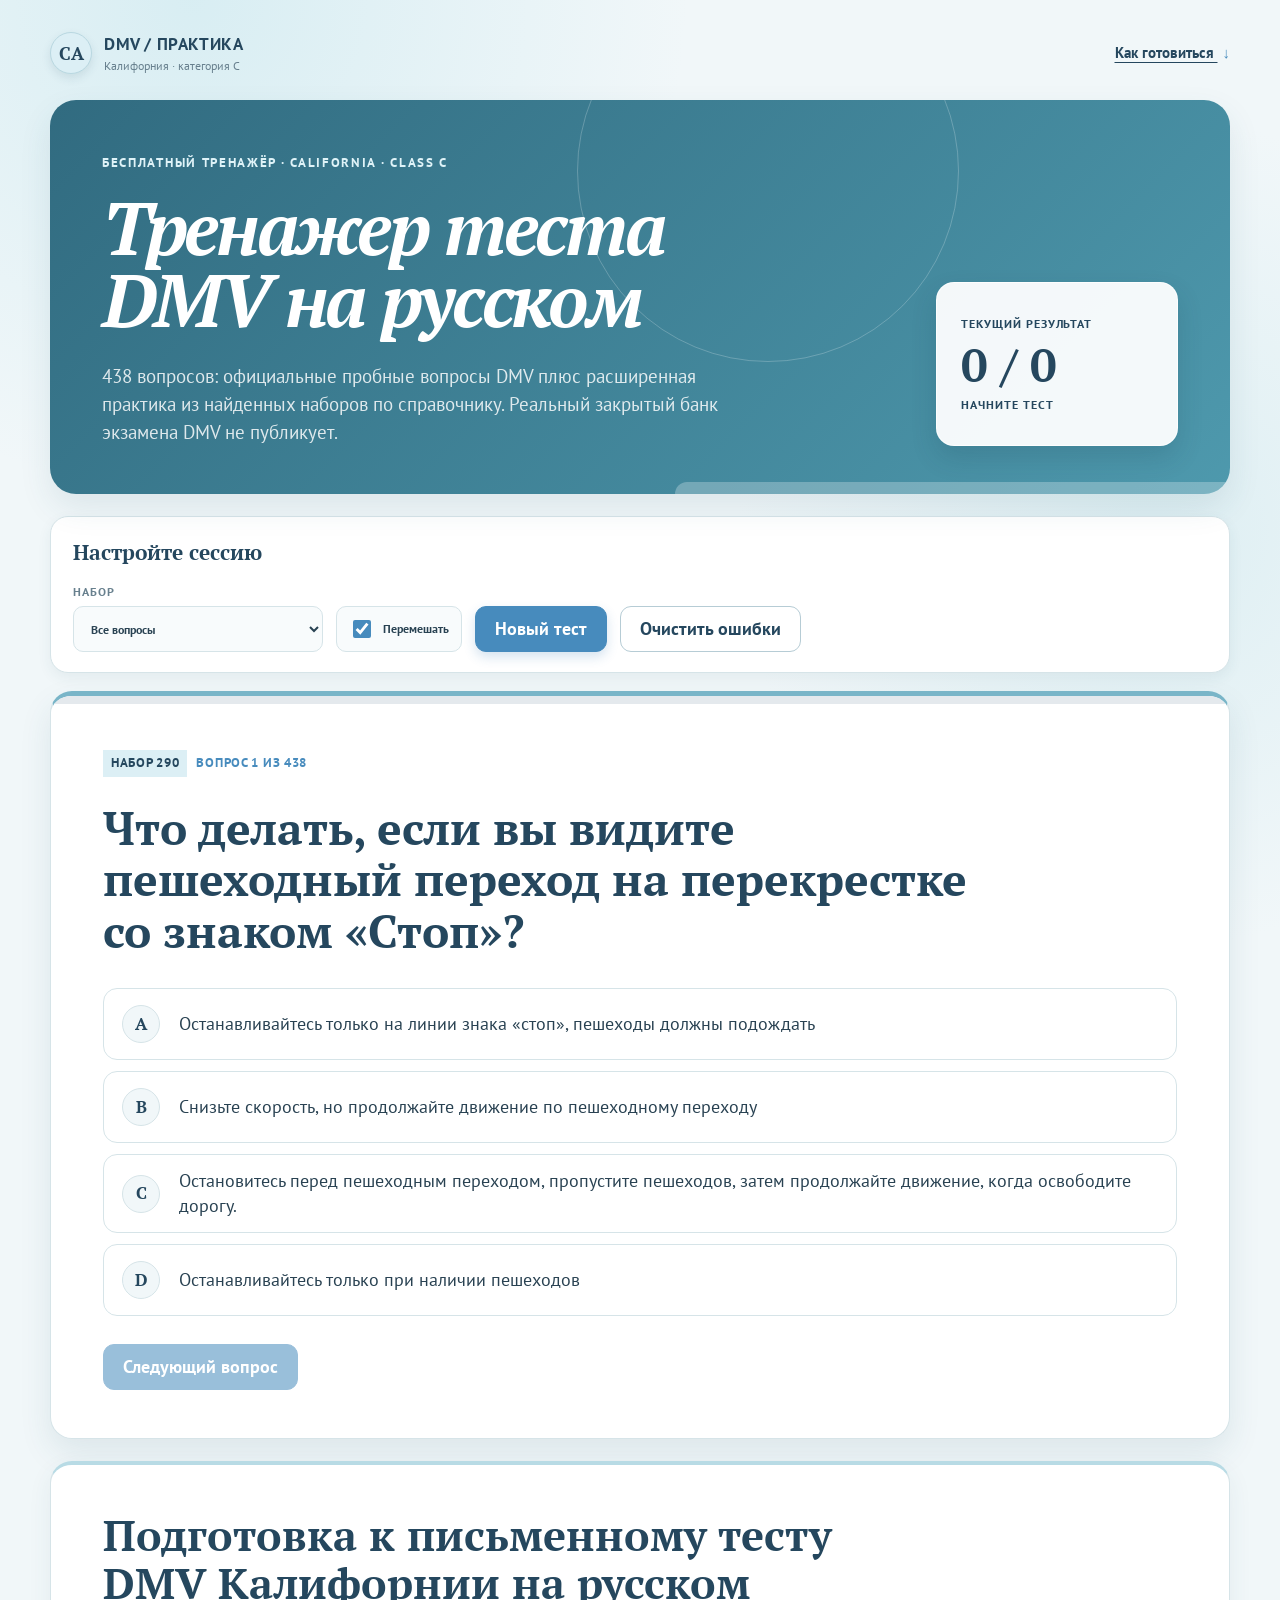
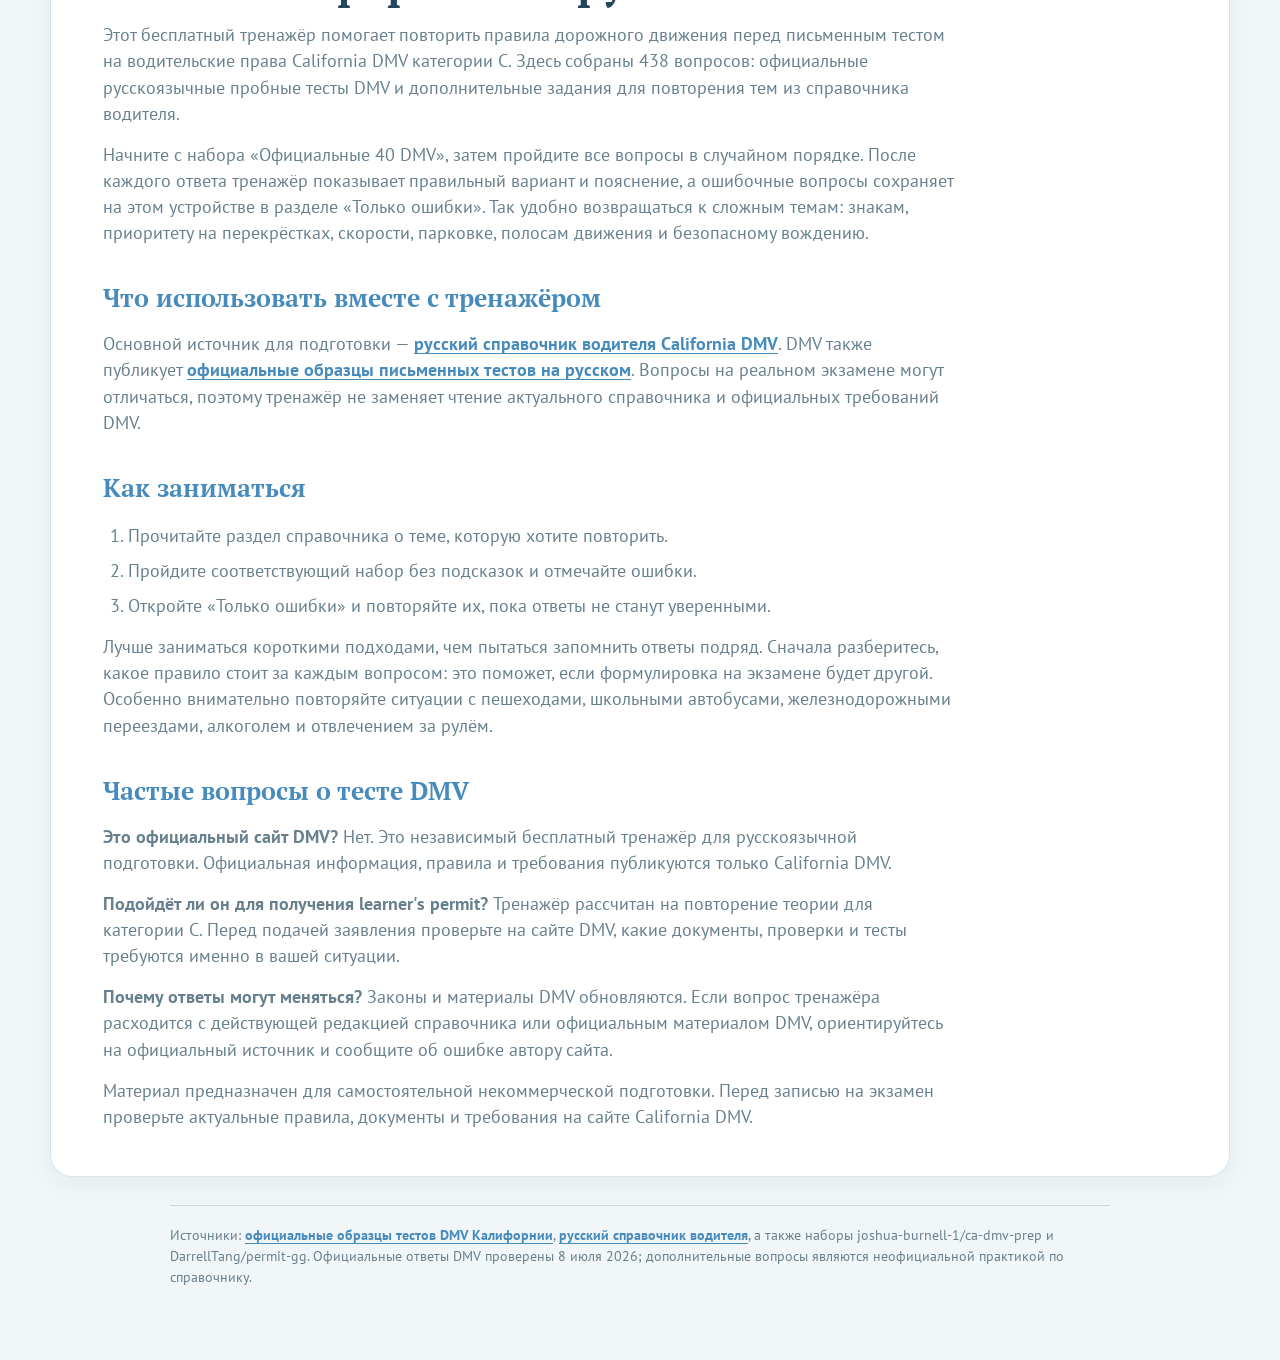
==== commit d70a2550: "Add Google Analytics tag" ====
--- a/index.html
+++ b/index.html
@@ -1,6 +1,14 @@
 <!doctype html>
 <html lang="ru">
   <head>
+    <!-- Google tag (gtag.js) -->
+    <script async src="https://www.googletagmanager.com/gtag/js?id=G-C6TVGVDFLK"></script>
+    <script>
+      window.dataLayer = window.dataLayer || [];
+      function gtag(){dataLayer.push(arguments);}
+      gtag('js', new Date());
+      gtag('config', 'G-C6TVGVDFLK');
+    </script>
     <meta charset="utf-8">
     <meta name="viewport" content="width=device-width, initial-scale=1">
     <title>Тест DMV Калифорнии на русском — 438 вопросов</title>
--- a/styles.css
+++ b/styles.css
@@ -1,20 +1,20 @@
 :root {
-  --navy: #163159;
-  --navy-deep: #0d223f;
-  --blue: #0b669e;
-  --blue-bright: #0077c8;
-  --ink: #1c2b3d;
-  --muted: #5d6c7a;
-  --paper: #f6f3ec;
-  --paper-deep: #ece6d9;
+  --navy: #25475e;
+  --navy-deep: #193647;
+  --blue: #478bbd;
+  --blue-bright: #2f75ad;
+  --ink: #294252;
+  --muted: #68808e;
+  --paper: #f1f7f9;
+  --paper-deep: #e0edf1;
   --white: #ffffff;
-  --line: #cbd4dc;
-  --yellow: #ffd457;
-  --green: #00866a;
-  --green-soft: #d9f0e9;
-  --red: #b91818;
-  --red-soft: #f8e4e1;
-  --shadow: 0 14px 32px rgba(22, 49, 89, 0.12);
+  --line: #d6e4e8;
+  --yellow: #dceff5;
+  --green: #4a9b83;
+  --green-soft: #e1f3ed;
+  --red: #c96c69;
+  --red-soft: #fae9e7;
+  --shadow: 0 14px 32px rgba(43, 84, 104, 0.1);
 }
 
 * { box-sizing: border-box; }
@@ -28,11 +28,10 @@
   font-family: "PT Sans", sans-serif;
   font-size: 18px;
   line-height: 1.45;
-  background-color: var(--paper);
-  background-image:
-    linear-gradient(90deg, rgba(22, 49, 89, 0.035) 1px, transparent 1px),
-    linear-gradient(rgba(22, 49, 89, 0.025) 1px, transparent 1px);
-  background-size: 28px 28px;
+  background:
+    radial-gradient(circle at 15% 0%, rgba(170, 220, 231, 0.35), transparent 31rem),
+    radial-gradient(circle at 90% 18%, rgba(213, 235, 240, 0.7), transparent 26rem),
+    var(--paper);
 }
 
 button, select, input { font: inherit; }
@@ -70,9 +69,9 @@
   place-items: center;
   color: var(--navy);
   background: var(--yellow);
-  border: 2px solid var(--navy);
+  border: 1px solid #b9d8e1;
   border-radius: 50%;
-  box-shadow: 3px 3px 0 var(--navy);
+  box-shadow: 0 4px 10px rgba(43, 84, 104, 0.12);
   font-family: "PT Serif", serif;
   font-weight: 700;
 }
@@ -106,7 +105,8 @@
   overflow: hidden;
   padding: 54px 52px 48px;
   color: var(--white);
-  background: var(--navy);
+  background: linear-gradient(135deg, #316b80, #4e99ad);
+  border-radius: 26px;
   box-shadow: var(--shadow);
 }
 
@@ -116,7 +116,7 @@
   right: 23%;
   width: 380px;
   height: 380px;
-  border: 1px solid rgba(255, 255, 255, 0.15);
+  border: 1px solid rgba(255, 255, 255, 0.22);
   border-radius: 50%;
   content: "";
 }
@@ -126,8 +126,9 @@
   right: 0;
   bottom: 0;
   width: 47%;
-  height: 10px;
-  background: repeating-linear-gradient(90deg, var(--yellow) 0 46px, transparent 46px 72px);
+  height: 12px;
+  background: rgba(255, 255, 255, 0.26);
+  border-radius: 12px 0 0;
   content: "";
 }
 
@@ -135,7 +136,7 @@
 
 .eyebrow {
   margin: 0 0 18px;
-  color: var(--yellow);
+  color: #dff3f8;
   font-size: 13px;
   font-weight: 700;
   letter-spacing: 0.13em;
@@ -172,9 +173,10 @@
   min-height: 164px;
   padding: 24px;
   color: var(--navy);
-  background: var(--yellow);
-  border: 2px solid var(--white);
-  box-shadow: 7px 7px 0 rgba(0, 0, 0, 0.18);
+  background: rgba(255, 255, 255, 0.94);
+  border: 1px solid rgba(255, 255, 255, 0.78);
+  border-radius: 18px;
+  box-shadow: 0 12px 26px rgba(20, 58, 73, 0.16);
 }
 
 .score-card strong { font-family: "PT Serif", serif; font-size: 47px; line-height: 0.9; }
@@ -195,8 +197,8 @@
   padding: 20px 22px;
   background: var(--white);
   border: 1px solid var(--line);
-  border-left: 7px solid var(--blue);
-  box-shadow: 0 5px 14px rgba(22, 49, 89, 0.07);
+  border-radius: 18px;
+  box-shadow: 0 5px 14px rgba(43, 84, 104, 0.07);
 }
 
 .toolbar__title {
@@ -223,9 +225,9 @@
   height: 46px;
   padding: 0 38px 0 13px;
   color: var(--ink);
-  background: var(--paper);
-  border: 1px solid #aebbc6;
-  border-radius: 0;
+  background: #f8fbfc;
+  border: 1px solid var(--line);
+  border-radius: 10px;
 }
 
 .check {
@@ -235,8 +237,9 @@
   gap: 9px;
   padding: 0 12px;
   color: var(--ink);
-  background: var(--paper);
-  border: 1px solid #aebbc6;
+  background: #f8fbfc;
+  border: 1px solid var(--line);
+  border-radius: 10px;
   text-transform: none;
   letter-spacing: 0;
 }
@@ -250,24 +253,25 @@
   color: var(--white);
   background: var(--blue);
   border: 1px solid var(--blue);
-  border-radius: 0;
-  box-shadow: 3px 3px 0 var(--navy);
+  border-radius: 11px;
+  box-shadow: 0 5px 12px rgba(47, 117, 173, 0.2);
   font-weight: 700;
   transition: background-color 150ms ease, box-shadow 150ms ease, transform 150ms ease;
 }
 
-button:hover:not(:disabled) { background: var(--blue-bright); box-shadow: 5px 5px 0 var(--navy); transform: translate(-2px, -2px); }
+button:hover:not(:disabled) { background: var(--blue-bright); box-shadow: 0 8px 18px rgba(47, 117, 173, 0.26); transform: translateY(-1px); }
 button:disabled { cursor: not-allowed; opacity: 0.55; box-shadow: none; }
 button:focus-visible, select:focus-visible, a:focus-visible, input:focus-visible { outline: 3px solid var(--yellow); outline-offset: 3px; }
 
-button.ghost { color: var(--navy); background: var(--white); border-color: var(--navy); box-shadow: 3px 3px 0 var(--yellow); }
+button.ghost { color: var(--navy); background: var(--white); border-color: #b6ccd5; box-shadow: none; }
 button.ghost:hover:not(:disabled) { color: var(--white); background: var(--navy); }
 
 .quiz {
   overflow: hidden;
   background: var(--white);
   border: 1px solid var(--line);
-  border-top: 6px solid var(--navy);
+  border-top: 5px solid #79b5c8;
+  border-radius: 22px;
   box-shadow: var(--shadow);
 }
 
@@ -305,7 +309,8 @@
   padding: 14px 18px;
   color: var(--ink);
   background: var(--white);
-  border: 1px solid #b8c3cb;
+  border: 1px solid var(--line);
+  border-radius: 14px;
   box-shadow: none;
   font-size: 18px;
   font-weight: 400;
@@ -313,7 +318,7 @@
   text-align: left;
 }
 
-.option:hover:not(:disabled) { color: var(--navy); background: #f1f7fa; border-color: var(--blue); box-shadow: inset 5px 0 0 var(--blue); transform: none; }
+.option:hover:not(:disabled) { color: var(--navy); background: #f2f8fb; border-color: #8bbbd0; box-shadow: 0 5px 14px rgba(43, 84, 104, 0.08); transform: translateY(-1px); }
 
 .letter {
   display: grid;
@@ -321,7 +326,7 @@
   height: 38px;
   place-items: center;
   color: var(--navy);
-  background: var(--paper);
+  background: #f1f7f9;
   border: 1px solid var(--line);
   border-radius: 50%;
   font-family: "PT Serif", serif;
@@ -339,7 +344,9 @@
   padding: 16px 18px;
   color: var(--navy);
   background: #fff6dd;
-  border-left: 5px solid var(--yellow);
+  border: 1px solid #f1dca7;
+  border-left: 5px solid #e5bd68;
+  border-radius: 12px;
   line-height: 1.48;
 }
 
@@ -351,23 +358,25 @@
   padding: 34px 42px;
   overflow: hidden;
   color: var(--white);
-  background: var(--navy);
+  background: linear-gradient(135deg, #3a7589, #4d95a8);
+  border-radius: 22px;
   box-shadow: var(--shadow);
 }
 
-.results::after { position: absolute; top: -38px; right: -15px; width: 148px; height: 148px; border: 18px solid var(--yellow); border-radius: 50%; content: ""; opacity: 0.9; }
+.results::after { position: absolute; top: -38px; right: -15px; width: 148px; height: 148px; border: 18px solid rgba(220, 239, 245, 0.75); border-radius: 50%; content: ""; opacity: 0.9; }
 .results > * { position: relative; z-index: 1; }
 .results h2 { margin: 0 0 8px; color: var(--white); font-size: 37px; }
 .results p { max-width: 680px; margin: 0 0 20px; color: rgba(255, 255, 255, 0.82); font-size: 19px; }
-.results button { color: var(--navy); background: var(--yellow); border-color: var(--yellow); box-shadow: 3px 3px 0 var(--white); }
+.results button { color: var(--navy); background: #dceff5; border-color: #dceff5; box-shadow: none; }
 
 .guide {
   margin-top: 22px;
   padding: 46px 52px;
   background: var(--white);
   border: 1px solid var(--line);
-  border-top: 4px solid var(--yellow);
-  box-shadow: 0 8px 24px rgba(22, 49, 89, 0.07);
+  border-top: 4px solid #b8dbe5;
+  border-radius: 22px;
+  box-shadow: 0 8px 24px rgba(43, 84, 104, 0.07);
 }
 
 .guide h2 { max-width: 800px; margin: 0; font-size: clamp(29px, 3.6vw, 43px); line-height: 1.12; }
@@ -382,17 +391,17 @@
   margin: 28px auto 0;
   padding-top: 19px;
   color: var(--muted);
-  border-top: 1px solid #b6c1c9;
+  border-top: 1px solid #c5d9df;
   font-size: 14px;
   line-height: 1.5;
 }
 
 body.is-started .shell { padding-top: 10px; }
 body.is-started .site-header { order: 0; min-height: 48px; margin-bottom: 9px; }
-body.is-started .wordmark__badge { width: 34px; height: 34px; font-size: 13px; box-shadow: 2px 2px 0 var(--navy); }
+body.is-started .wordmark__badge { width: 34px; height: 34px; font-size: 13px; box-shadow: none; }
 body.is-started .wordmark strong { font-size: 14px; }
 body.is-started .wordmark small, body.is-started .site-header__link { display: none; }
-body.is-started .hero { order: 1; grid-template-columns: minmax(0, 1fr) auto; gap: 16px; min-height: 0; padding: 16px 19px; box-shadow: none; }
+body.is-started .hero { order: 1; grid-template-columns: minmax(0, 1fr) auto; gap: 16px; min-height: 0; padding: 16px 19px; border-radius: 16px; box-shadow: none; }
 body.is-started .hero::before, body.is-started .hero::after, body.is-started .eyebrow { display: none; }
 body.is-started h1 { font-size: 23px; line-height: 1.02; }
 body.is-started .lead { display: -webkit-box; margin-top: 4px; overflow: hidden; font-size: 13px; line-height: 1.3; -webkit-box-orient: vertical; -webkit-line-clamp: 1; }
@@ -400,7 +409,7 @@
 body.is-started .score-card strong { font-size: 23px; }
 body.is-started .score-card__label { display: none; }
 body.is-started .score-card span:last-child { font-size: 10px; letter-spacing: 0.03em; }
-body.is-started .toolbar { order: 2; gap: 8px; margin: 10px 0 14px; padding: 10px; border-left-width: 4px; box-shadow: none; }
+body.is-started .toolbar { order: 2; gap: 8px; margin: 10px 0 14px; padding: 10px; box-shadow: none; }
 body.is-started .toolbar__title { display: none; }
 body.is-started label { gap: 3px; }
 body.is-started select, body.is-started button, body.is-started .check { min-height: 38px; }
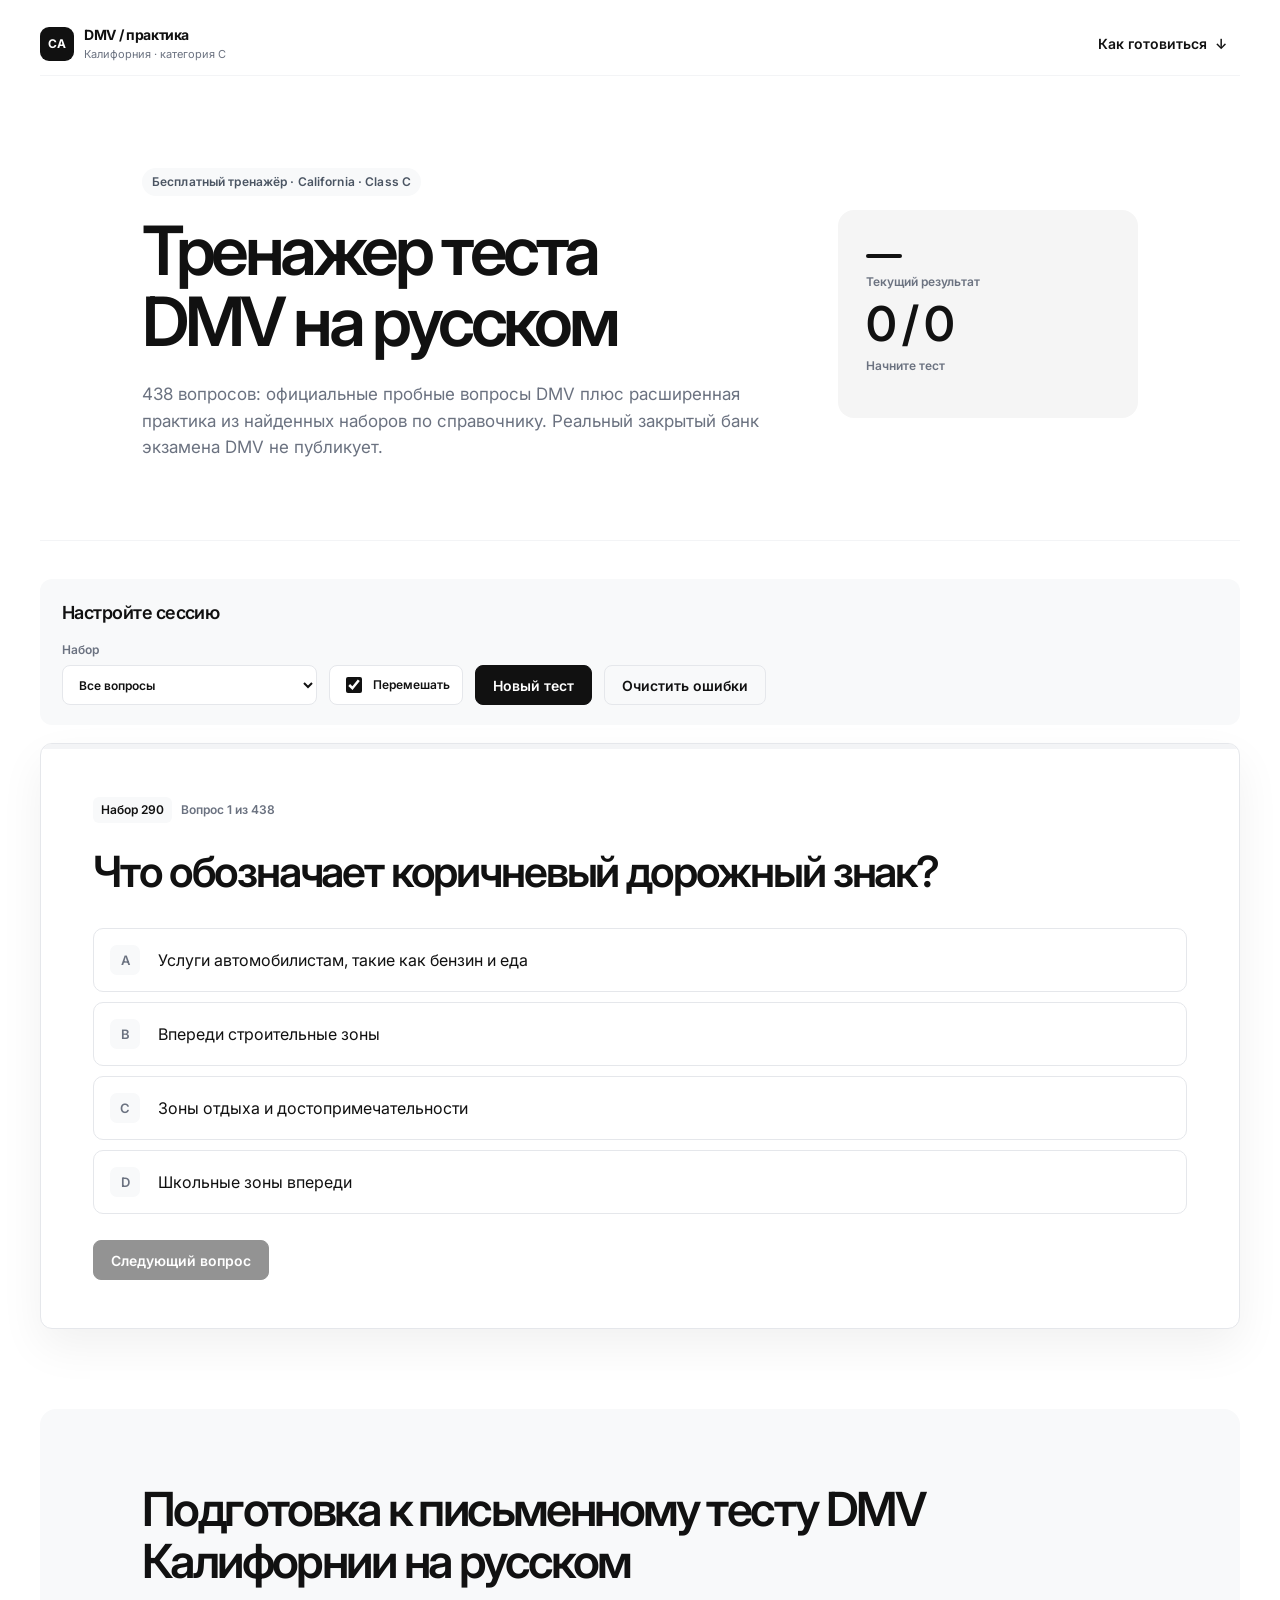
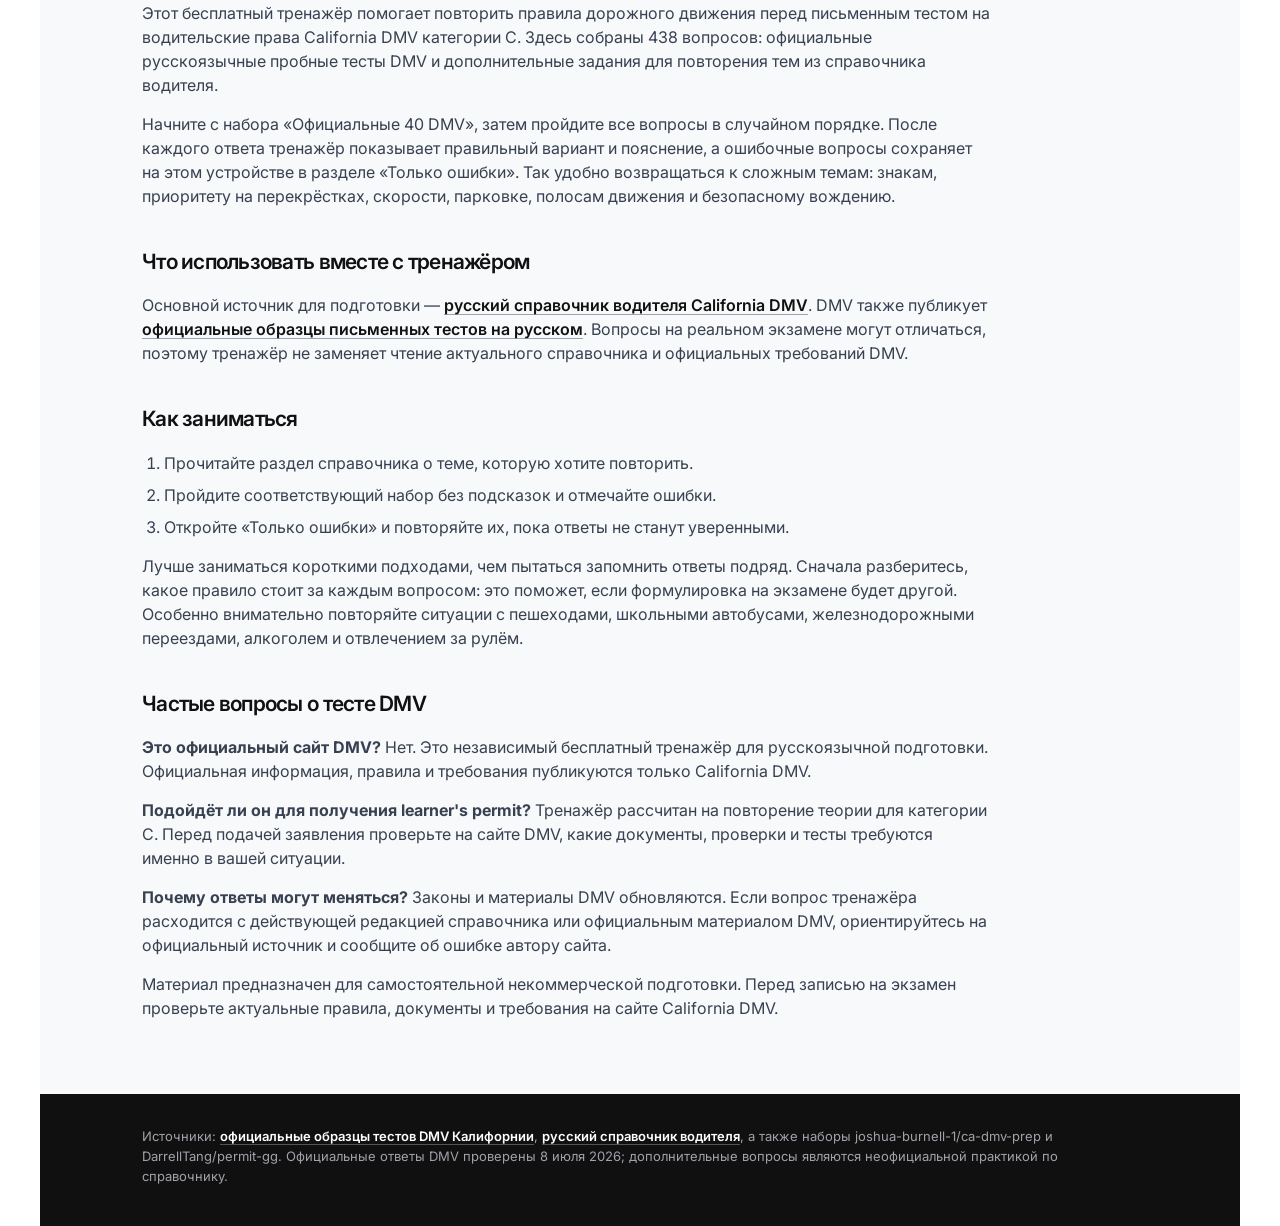
==== commit 0f2c7ac9: "Redesign DMV practice interface" ====
--- a/index.html
+++ b/index.html
@@ -14,7 +14,7 @@
     <title>Тест DMV Калифорнии на русском — 438 вопросов</title>
     <meta name="description" content="Бесплатный тренажёр теста DMV Калифорнии на русском: 438 вопросов, официальные пробные тесты и практика по водительскому справочнику. Начните подготовку.">
     <meta name="robots" content="index, follow">
-    <meta name="theme-color" content="#0f62ac">
+    <meta name="theme-color" content="#111111">
     <link rel="canonical" href="https://dmv-practice-ru.vercel.app/">
     <meta property="og:type" content="website">
     <meta property="og:locale" content="ru_RU">
@@ -27,7 +27,8 @@
     <meta name="twitter:description" content="Бесплатная практика для подготовки к письменному тесту DMV Калифорнии на русском языке.">
     <link rel="preconnect" href="https://fonts.googleapis.com">
     <link rel="preconnect" href="https://fonts.gstatic.com" crossorigin>
-    <link href="https://fonts.googleapis.com/css2?family=PT+Sans:wght@400;700&family=PT+Serif:ital,wght@0,400;0,700;1,700&display=swap" rel="stylesheet">
+    <link href="https://fonts.googleapis.com/css2?family=Inter:wght@400;500;600;700&display=swap" rel="stylesheet">
+    <link rel="icon" href="favicon.svg" type="image/svg+xml">
     <link rel="stylesheet" href="styles.css">
     <script type="application/ld+json">
       {
--- a/styles.css
+++ b/styles.css
@@ -1,20 +1,26 @@
 :root {
-  --navy: #25475e;
-  --navy-deep: #193647;
-  --blue: #478bbd;
-  --blue-bright: #2f75ad;
-  --ink: #294252;
-  --muted: #68808e;
-  --paper: #f1f7f9;
-  --paper-deep: #e0edf1;
-  --white: #ffffff;
-  --line: #d6e4e8;
-  --yellow: #dceff5;
-  --green: #4a9b83;
-  --green-soft: #e1f3ed;
-  --red: #c96c69;
-  --red-soft: #fae9e7;
-  --shadow: 0 14px 32px rgba(43, 84, 104, 0.1);
+  --primary: #111111;
+  --primary-active: #242424;
+  --ink: #111111;
+  --body: #374151;
+  --muted: #6b7280;
+  --hairline: #e5e7eb;
+  --hairline-soft: #f3f4f6;
+  --canvas: #ffffff;
+  --surface-soft: #f8f9fa;
+  --surface-card: #f5f5f5;
+  --surface-strong: #e5e7eb;
+  --dark: #101010;
+  --dark-elevated: #1a1a1a;
+  --blue: #3b82f6;
+  --green: #10b981;
+  --green-soft: #ecfdf5;
+  --red: #ef4444;
+  --red-soft: #fef2f2;
+  --warning: #f59e0b;
+  --display: "Cal Sans", "Inter", sans-serif;
+  --sans: "Inter", sans-serif;
+  --shadow: 0 18px 45px rgba(17, 17, 17, 0.06);
 }
 
 * { box-sizing: border-box; }
@@ -24,190 +30,164 @@
 body {
   min-width: 320px;
   margin: 0;
-  color: var(--ink);
-  font-family: "PT Sans", sans-serif;
-  font-size: 18px;
-  line-height: 1.45;
-  background:
-    radial-gradient(circle at 15% 0%, rgba(170, 220, 231, 0.35), transparent 31rem),
-    radial-gradient(circle at 90% 18%, rgba(213, 235, 240, 0.7), transparent 26rem),
-    var(--paper);
+  color: var(--body);
+  background: var(--canvas);
+  font-family: var(--sans);
+  font-size: 16px;
+  line-height: 1.5;
 }
 
 button, select, input { font: inherit; }
-
 a { color: inherit; }
 
 .shell {
   display: flex;
   flex-direction: column;
-  width: min(1180px, calc(100% - 40px));
+  width: min(1200px, calc(100% - 48px));
   margin: 0 auto;
-  padding: 22px 0 72px;
+  padding: 12px 0 0;
 }
 
 .site-header {
   display: flex;
+  min-height: 64px;
   align-items: center;
   justify-content: space-between;
-  min-height: 62px;
-  margin-bottom: 16px;
+  border-bottom: 1px solid var(--hairline-soft);
 }
 
 .wordmark {
   display: inline-flex;
-  align-items: center;
-  gap: 12px;
-  color: var(--navy);
+  gap: 10px;
+  align-items: center;
+  color: var(--ink);
   text-decoration: none;
 }
 
 .wordmark__badge {
   display: grid;
-  width: 42px;
-  height: 42px;
+  width: 34px;
+  height: 34px;
   place-items: center;
-  color: var(--navy);
-  background: var(--yellow);
-  border: 1px solid #b9d8e1;
-  border-radius: 50%;
-  box-shadow: 0 4px 10px rgba(43, 84, 104, 0.12);
-  font-family: "PT Serif", serif;
-  font-weight: 700;
-}
-
-.wordmark strong, .wordmark small { display: block; }
-
-.wordmark strong {
-  font-size: 17px;
-  letter-spacing: 0.035em;
-  text-transform: uppercase;
-}
-
-.wordmark small { color: var(--muted); font-size: 12px; }
-
-.site-header__link {
-  color: var(--navy);
-  font-size: 15px;
-  font-weight: 700;
-  text-decoration-thickness: 1px;
-  text-underline-offset: 4px;
-}
-
-.site-header__link span { display: inline-block; margin-left: 5px; color: var(--blue); }
-
-.hero {
-  position: relative;
-  display: grid;
-  grid-template-columns: minmax(0, 1fr) 242px;
-  gap: 40px;
-  align-items: end;
-  overflow: hidden;
-  padding: 54px 52px 48px;
-  color: var(--white);
-  background: linear-gradient(135deg, #316b80, #4e99ad);
-  border-radius: 26px;
-  box-shadow: var(--shadow);
-}
-
-.hero::before {
-  position: absolute;
-  top: -120px;
-  right: 23%;
-  width: 380px;
-  height: 380px;
-  border: 1px solid rgba(255, 255, 255, 0.22);
-  border-radius: 50%;
-  content: "";
-}
-
-.hero::after {
-  position: absolute;
-  right: 0;
-  bottom: 0;
-  width: 47%;
-  height: 12px;
-  background: rgba(255, 255, 255, 0.26);
-  border-radius: 12px 0 0;
-  content: "";
-}
-
-.hero > * { position: relative; z-index: 1; min-width: 0; }
-
-.eyebrow {
-  margin: 0 0 18px;
-  color: #dff3f8;
-  font-size: 13px;
-  font-weight: 700;
-  letter-spacing: 0.13em;
-  text-transform: uppercase;
-}
-
-h1, h2, h3 { color: var(--navy); font-family: "PT Serif", serif; }
-
-h1 {
-  max-width: 700px;
-  margin: 0;
-  color: var(--white);
-  font-size: clamp(43px, 6.1vw, 74px);
-  font-style: italic;
-  font-weight: 700;
-  letter-spacing: -0.045em;
-  line-height: 0.98;
-  overflow-wrap: anywhere;
-  text-wrap: balance;
-}
-
-.lead {
-  max-width: 670px;
-  margin: 26px 0 0;
-  color: rgba(255, 255, 255, 0.83);
-  font-size: 19px;
-  line-height: 1.48;
-}
-
-.score-card {
-  display: grid;
-  gap: 11px;
-  align-content: center;
-  min-height: 164px;
-  padding: 24px;
-  color: var(--navy);
-  background: rgba(255, 255, 255, 0.94);
-  border: 1px solid rgba(255, 255, 255, 0.78);
-  border-radius: 18px;
-  box-shadow: 0 12px 26px rgba(20, 58, 73, 0.16);
-}
-
-.score-card strong { font-family: "PT Serif", serif; font-size: 47px; line-height: 0.9; }
-
-.score-card__label, .score-card span:last-child {
+  color: var(--canvas);
+  background: var(--primary);
+  border-radius: 9px;
   font-size: 12px;
   font-weight: 700;
-  letter-spacing: 0.08em;
-  text-transform: uppercase;
+  letter-spacing: -0.04em;
+}
+
+.wordmark strong, .wordmark small { display: block; }
+.wordmark strong { font-size: 14px; font-weight: 700; letter-spacing: -0.025em; }
+.wordmark small { margin-top: 1px; color: var(--muted); font-size: 11px; }
+
+.site-header__link {
+  padding: 9px 13px;
+  color: var(--ink);
+  border-radius: 8px;
+  font-size: 14px;
+  font-weight: 600;
+  text-decoration: none;
+  transition: background-color 160ms ease;
+}
+
+.site-header__link:hover { background: var(--surface-soft); }
+.site-header__link span { margin-left: 4px; }
+
+.hero {
+  display: grid;
+  grid-template-columns: minmax(0, 1fr) 300px;
+  gap: 68px;
+  align-items: center;
+  padding: 92px 8.5% 80px;
+  border-bottom: 1px solid var(--hairline-soft);
+}
+
+.eyebrow {
+  display: inline-flex;
+  margin: 0 0 19px;
+  padding: 5px 10px;
+  color: #4b5563;
+  background: var(--surface-soft);
+  border-radius: 999px;
+  font-size: 12px;
+  font-weight: 600;
+  letter-spacing: 0.01em;
+}
+
+h1, h2, h3 { color: var(--ink); font-family: var(--display); }
+
+h1 {
+  max-width: 710px;
+  margin: 0;
+  font-size: clamp(45px, 5.5vw, 68px);
+  font-weight: 600;
+  letter-spacing: -0.065em;
+  line-height: 1.04;
+  text-wrap: balance;
+}
+
+.lead {
+  max-width: 650px;
+  margin: 25px 0 0;
+  color: var(--muted);
+  font-size: 17px;
+  line-height: 1.55;
+}
+
+.score-card {
+  display: grid;
+  gap: 9px;
+  align-content: center;
+  min-height: 208px;
+  padding: 28px;
+  color: var(--ink);
+  background: var(--surface-card);
+  border-radius: 16px;
+}
+
+.score-card::before {
+  width: 36px;
+  height: 4px;
+  margin-bottom: 6px;
+  background: var(--primary);
+  border-radius: 999px;
+  content: "";
+}
+
+.score-card strong {
+  font-family: var(--display);
+  font-size: 48px;
+  font-weight: 600;
+  letter-spacing: -0.06em;
+  line-height: 1;
+}
+
+.score-card__label, .score-card span:last-child {
+  color: var(--muted);
+  font-size: 12px;
+  font-weight: 600;
 }
 
 .toolbar {
   display: flex;
   flex-wrap: wrap;
-  gap: 13px;
+  gap: 12px;
   align-items: end;
-  margin: 22px 0 18px;
+  margin: 38px 0 18px;
   padding: 20px 22px;
-  background: var(--white);
-  border: 1px solid var(--line);
-  border-radius: 18px;
-  box-shadow: 0 5px 14px rgba(43, 84, 104, 0.07);
+  background: var(--surface-soft);
+  border-radius: 12px;
 }
 
 .toolbar__title {
   width: 100%;
-  margin: 0 0 2px;
-  color: var(--navy);
-  font-family: "PT Serif", serif;
-  font-size: 21px;
-  font-weight: 700;
+  margin: 0 0 3px;
+  color: var(--ink);
+  font-family: var(--display);
+  font-size: 18px;
+  font-weight: 600;
+  letter-spacing: -0.03em;
 }
 
 label {
@@ -215,255 +195,234 @@
   gap: 6px;
   color: var(--muted);
   font-size: 12px;
-  font-weight: 700;
-  letter-spacing: 0.08em;
-  text-transform: uppercase;
+  font-weight: 600;
 }
 
 select {
-  min-width: 250px;
-  height: 46px;
-  padding: 0 38px 0 13px;
-  color: var(--ink);
-  background: #f8fbfc;
-  border: 1px solid var(--line);
-  border-radius: 10px;
+  min-width: 255px;
+  height: 40px;
+  padding: 0 34px 0 12px;
+  color: var(--ink);
+  background: var(--canvas);
+  border: 1px solid var(--hairline);
+  border-radius: 8px;
 }
 
 .check {
   display: flex;
-  min-height: 46px;
-  align-items: center;
-  gap: 9px;
+  min-height: 40px;
+  align-items: center;
+  gap: 8px;
   padding: 0 12px;
   color: var(--ink);
-  background: #f8fbfc;
-  border: 1px solid var(--line);
-  border-radius: 10px;
-  text-transform: none;
-  letter-spacing: 0;
-}
-
-.check input { width: 18px; height: 18px; accent-color: var(--blue); }
+  background: var(--canvas);
+  border: 1px solid var(--hairline);
+  border-radius: 8px;
+}
+
+.check input { width: 16px; height: 16px; accent-color: var(--primary); }
 
 button {
-  min-height: 46px;
-  padding: 0 19px;
+  min-height: 40px;
+  padding: 0 17px;
   cursor: pointer;
-  color: var(--white);
-  background: var(--blue);
-  border: 1px solid var(--blue);
-  border-radius: 11px;
-  box-shadow: 0 5px 12px rgba(47, 117, 173, 0.2);
-  font-weight: 700;
-  transition: background-color 150ms ease, box-shadow 150ms ease, transform 150ms ease;
-}
-
-button:hover:not(:disabled) { background: var(--blue-bright); box-shadow: 0 8px 18px rgba(47, 117, 173, 0.26); transform: translateY(-1px); }
-button:disabled { cursor: not-allowed; opacity: 0.55; box-shadow: none; }
-button:focus-visible, select:focus-visible, a:focus-visible, input:focus-visible { outline: 3px solid var(--yellow); outline-offset: 3px; }
-
-button.ghost { color: var(--navy); background: var(--white); border-color: #b6ccd5; box-shadow: none; }
-button.ghost:hover:not(:disabled) { color: var(--white); background: var(--navy); }
+  color: var(--canvas);
+  background: var(--primary);
+  border: 1px solid var(--primary);
+  border-radius: 8px;
+  font-size: 14px;
+  font-weight: 600;
+  transition: background-color 160ms ease, border-color 160ms ease, transform 160ms ease;
+}
+
+button:hover:not(:disabled) { background: var(--primary-active); border-color: var(--primary-active); transform: translateY(-1px); }
+button:disabled { cursor: not-allowed; opacity: 0.45; }
+button:focus-visible, select:focus-visible, a:focus-visible, input:focus-visible { outline: 3px solid #93c5fd; outline-offset: 3px; }
+
+button.ghost { color: var(--ink); background: transparent; border-color: var(--hairline); }
+button.ghost:hover:not(:disabled) { background: var(--canvas); border-color: #9ca3af; }
 
 .quiz {
   overflow: hidden;
-  background: var(--white);
-  border: 1px solid var(--line);
-  border-top: 5px solid #79b5c8;
-  border-radius: 22px;
+  background: var(--canvas);
+  border: 1px solid var(--hairline);
+  border-radius: 12px;
   box-shadow: var(--shadow);
 }
 
-.progress { height: 8px; background: #e4e9ed; }
-#progressBar { width: 0; height: 100%; background: linear-gradient(90deg, var(--blue), var(--green)); transition: width 180ms ease; }
-
-.question { padding: 46px 52px 48px; }
+.progress { height: 5px; background: var(--hairline-soft); }
+#progressBar { width: 0; height: 100%; background: var(--primary); transition: width 180ms ease; }
+
+.question { padding: 48px 52px; }
 
 .meta {
   display: flex;
   flex-wrap: wrap;
   gap: 9px;
   align-items: center;
-  margin-bottom: 25px;
-  color: var(--blue);
+  margin-bottom: 24px;
+  color: var(--muted);
+  font-size: 12px;
+  font-weight: 600;
+}
+
+.meta span:first-child { padding: 4px 8px; color: var(--ink); background: var(--surface-soft); border-radius: 6px; }
+
+.question h2 {
+  max-width: 900px;
+  margin: 0 0 32px;
+  font-size: clamp(28px, 3.6vw, 43px);
+  color: var(--ink);
+  font-weight: 600;
+  letter-spacing: -0.05em;
+  line-height: 1.13;
+}
+
+.options { display: grid; gap: 10px; }
+
+.option {
+  display: grid;
+  grid-template-columns: 34px 1fr;
+  gap: 14px;
+  align-items: center;
+  width: 100%;
+  min-height: 64px;
+  padding: 13px 16px;
+  color: var(--ink);
+  background: var(--canvas);
+  border: 1px solid var(--hairline);
+  border-radius: 10px;
+  box-shadow: none;
+  font-size: 16px;
+  font-weight: 400;
+  line-height: 1.4;
+  text-align: left;
+}
+
+.option:hover:not(:disabled) { background: var(--surface-soft); border-color: #9ca3af; }
+
+.letter {
+  display: grid;
+  width: 30px;
+  height: 30px;
+  place-items: center;
+  color: var(--muted);
+  background: var(--surface-soft);
+  border-radius: 7px;
   font-size: 13px;
-  font-weight: 700;
-  letter-spacing: 0.055em;
-  text-transform: uppercase;
-}
-
-.meta span:first-child { padding: 4px 8px; color: var(--navy); background: var(--yellow); }
-
-.question h2 { max-width: 900px; margin: 0 0 32px; font-size: clamp(29px, 4vw, 46px); line-height: 1.12; }
-
-.options { display: grid; gap: 11px; }
-
-.option {
-  display: grid;
-  grid-template-columns: 42px 1fr;
-  gap: 15px;
-  align-items: center;
-  width: 100%;
-  min-height: 72px;
-  padding: 14px 18px;
-  color: var(--ink);
-  background: var(--white);
-  border: 1px solid var(--line);
-  border-radius: 14px;
-  box-shadow: none;
-  font-size: 18px;
-  font-weight: 400;
-  line-height: 1.35;
-  text-align: left;
-}
-
-.option:hover:not(:disabled) { color: var(--navy); background: #f2f8fb; border-color: #8bbbd0; box-shadow: 0 5px 14px rgba(43, 84, 104, 0.08); transform: translateY(-1px); }
-
-.letter {
-  display: grid;
-  width: 38px;
-  height: 38px;
-  place-items: center;
-  color: var(--navy);
-  background: #f1f7f9;
-  border: 1px solid var(--line);
-  border-radius: 50%;
-  font-family: "PT Serif", serif;
-  font-size: 17px;
-  font-weight: 700;
-}
-
-.option.correct { color: #0b4f42; background: var(--green-soft); border-color: var(--green); }
-.option.correct .letter { color: var(--white); background: var(--green); border-color: var(--green); }
-.option.wrong { color: #791b1b; background: var(--red-soft); border-color: var(--red); }
-.option.wrong .letter { color: var(--white); background: var(--red); border-color: var(--red); }
+  font-weight: 600;
+}
+
+.option.correct { color: #065f46; background: var(--green-soft); border-color: #6ee7b7; }
+.option.correct .letter { color: var(--canvas); background: var(--green); }
+.option.wrong { color: #991b1b; background: var(--red-soft); border-color: #fecaca; }
+.option.wrong .letter { color: var(--canvas); background: var(--red); }
 
 .feedback {
-  margin-top: 22px;
-  padding: 16px 18px;
-  color: var(--navy);
-  background: #fff6dd;
-  border: 1px solid #f1dca7;
-  border-left: 5px solid #e5bd68;
-  border-radius: 12px;
-  line-height: 1.48;
-}
-
-.actions { display: flex; flex-wrap: wrap; gap: 12px; margin-top: 28px; }
-
-.results {
-  position: relative;
-  margin-top: 22px;
-  padding: 34px 42px;
-  overflow: hidden;
-  color: var(--white);
-  background: linear-gradient(135deg, #3a7589, #4d95a8);
-  border-radius: 22px;
-  box-shadow: var(--shadow);
-}
-
-.results::after { position: absolute; top: -38px; right: -15px; width: 148px; height: 148px; border: 18px solid rgba(220, 239, 245, 0.75); border-radius: 50%; content: ""; opacity: 0.9; }
-.results > * { position: relative; z-index: 1; }
-.results h2 { margin: 0 0 8px; color: var(--white); font-size: 37px; }
-.results p { max-width: 680px; margin: 0 0 20px; color: rgba(255, 255, 255, 0.82); font-size: 19px; }
-.results button { color: var(--navy); background: #dceff5; border-color: #dceff5; box-shadow: none; }
-
-.guide {
-  margin-top: 22px;
-  padding: 46px 52px;
-  background: var(--white);
-  border: 1px solid var(--line);
-  border-top: 4px solid #b8dbe5;
-  border-radius: 22px;
-  box-shadow: 0 8px 24px rgba(43, 84, 104, 0.07);
-}
-
-.guide h2 { max-width: 800px; margin: 0; font-size: clamp(29px, 3.6vw, 43px); line-height: 1.12; }
-.guide h3 { margin: 34px 0 0; color: var(--blue); font-size: 25px; }
-.guide p { max-width: 850px; margin: 15px 0 0; color: var(--muted); }
-.guide ol { max-width: 800px; margin: 17px 0 0; padding-left: 25px; color: var(--muted); }
-.guide li + li { margin-top: 9px; }
-.guide a, .sources a { color: var(--blue); font-weight: 700; text-decoration-thickness: 1px; text-underline-offset: 3px; }
-
-.sources {
-  max-width: 940px;
-  margin: 28px auto 0;
-  padding-top: 19px;
-  color: var(--muted);
-  border-top: 1px solid #c5d9df;
+  margin-top: 20px;
+  padding: 14px 16px;
+  color: #92400e;
+  background: #fef3c7;
+  border: 1px solid #fcd34d;
+  border-radius: 8px;
   font-size: 14px;
   line-height: 1.5;
 }
 
-body.is-started .shell { padding-top: 10px; }
-body.is-started .site-header { order: 0; min-height: 48px; margin-bottom: 9px; }
-body.is-started .wordmark__badge { width: 34px; height: 34px; font-size: 13px; box-shadow: none; }
-body.is-started .wordmark strong { font-size: 14px; }
+.actions { display: flex; flex-wrap: wrap; gap: 12px; margin-top: 26px; }
+
+.results {
+  margin-top: 20px;
+  padding: 36px 42px;
+  color: var(--canvas);
+  background: var(--dark);
+  border-radius: 12px;
+}
+
+.results h2 { margin: 0 0 7px; color: var(--canvas); font-size: 36px; letter-spacing: -0.05em; }
+.results p { max-width: 680px; margin: 0 0 20px; color: #d1d5db; font-size: 16px; }
+.results button { color: var(--ink); background: var(--canvas); border-color: var(--canvas); }
+.results button:hover:not(:disabled) { background: var(--surface-strong); border-color: var(--surface-strong); }
+
+.guide {
+  margin-top: 80px;
+  padding: 74px 8.5%;
+  background: var(--surface-soft);
+  border-radius: 16px 16px 0 0;
+}
+
+.guide h2 { max-width: 820px; margin: 0; font-size: clamp(31px, 3.8vw, 47px); font-weight: 600; letter-spacing: -0.055em; line-height: 1.1; }
+.guide h3 { margin: 38px 0 0; font-size: 21px; font-weight: 600; letter-spacing: -0.035em; }
+.guide p { max-width: 850px; margin: 15px 0 0; color: var(--body); }
+.guide ol { max-width: 800px; margin: 17px 0 0; padding-left: 22px; color: var(--body); }
+.guide li + li { margin-top: 8px; }
+.guide a, .sources a { color: var(--ink); font-weight: 600; text-decoration-color: #9ca3af; text-underline-offset: 3px; }
+
+.sources {
+  width: calc(100% + 0px);
+  margin: 0;
+  padding: 32px 8.5% 40px;
+  color: #a1a1aa;
+  background: var(--dark);
+  font-size: 13px;
+  line-height: 1.55;
+}
+
+.sources a { color: var(--canvas); text-decoration-color: #52525b; }
+
+body.is-started .shell { padding-top: 8px; }
+body.is-started .site-header { min-height: 50px; }
+body.is-started .wordmark__badge { width: 30px; height: 30px; border-radius: 8px; font-size: 11px; }
+body.is-started .wordmark strong { font-size: 13px; }
 body.is-started .wordmark small, body.is-started .site-header__link { display: none; }
-body.is-started .hero { order: 1; grid-template-columns: minmax(0, 1fr) auto; gap: 16px; min-height: 0; padding: 16px 19px; border-radius: 16px; box-shadow: none; }
-body.is-started .hero::before, body.is-started .hero::after, body.is-started .eyebrow { display: none; }
-body.is-started h1 { font-size: 23px; line-height: 1.02; }
-body.is-started .lead { display: -webkit-box; margin-top: 4px; overflow: hidden; font-size: 13px; line-height: 1.3; -webkit-box-orient: vertical; -webkit-line-clamp: 1; }
-body.is-started .score-card { display: flex; min-height: 0; gap: 8px; align-items: center; padding: 10px 12px; border-width: 1px; box-shadow: none; white-space: nowrap; }
-body.is-started .score-card strong { font-size: 23px; }
-body.is-started .score-card__label { display: none; }
-body.is-started .score-card span:last-child { font-size: 10px; letter-spacing: 0.03em; }
-body.is-started .toolbar { order: 2; gap: 8px; margin: 10px 0 14px; padding: 10px; box-shadow: none; }
+body.is-started .hero { grid-template-columns: minmax(0, 1fr) auto; gap: 20px; padding: 20px 0; border-bottom: 0; }
+body.is-started .eyebrow { display: none; }
+body.is-started h1 { font-size: 25px; line-height: 1.08; }
+body.is-started .lead { display: -webkit-box; margin-top: 5px; overflow: hidden; font-size: 13px; line-height: 1.4; -webkit-box-orient: vertical; -webkit-line-clamp: 1; }
+body.is-started .score-card { display: flex; min-height: auto; gap: 8px; align-items: center; padding: 10px 12px; background: var(--surface-soft); border-radius: 10px; white-space: nowrap; }
+body.is-started .score-card::before, body.is-started .score-card__label { display: none; }
+body.is-started .score-card strong { font-size: 22px; }
+body.is-started .score-card span:last-child { font-size: 10px; }
+body.is-started .toolbar { gap: 8px; margin: 0 0 14px; padding: 10px; }
 body.is-started .toolbar__title { display: none; }
 body.is-started label { gap: 3px; }
 body.is-started select, body.is-started button, body.is-started .check { min-height: 38px; }
 body.is-started select { height: 38px; }
-body.is-started button { padding: 0 12px; box-shadow: none; }
+body.is-started button { padding: 0 12px; }
 body.is-started .check { padding: 0 9px; }
 body.is-started .toolbar > * { width: auto; }
 body.is-started .toolbar label:first-of-type { flex: 1 1 220px; }
-body.is-started .quiz { order: 3; }
-body.is-started .results { order: 4; }
-body.is-started .guide { order: 5; }
-body.is-started .sources { order: 6; }
+body.is-started .guide { margin-top: 48px; }
 
 @media (max-width: 760px) {
-  body { font-size: 17px; background-size: 20px 20px; }
-  .shell { width: min(100% - 24px, 1180px); padding-bottom: 42px; }
-  .site-header { margin-bottom: 12px; }
-  .site-header__link { display: none; }
-  .hero { grid-template-columns: 1fr; gap: 28px; padding: 36px 27px 32px; }
-  .hero::after { width: 72%; }
-  h1 { font-size: clamp(36px, 8.8vw, 48px); }
-  .lead { font-size: 17px; }
-  .score-card { min-height: 0; grid-template-columns: 1fr; padding: 18px; }
-  .score-card__label { grid-column: auto; }
-  .toolbar { align-items: stretch; padding: 18px; }
+  .shell { width: min(100% - 28px, 1200px); }
+  .hero { grid-template-columns: 1fr; gap: 32px; padding: 62px 2% 56px; }
+  .score-card { min-height: 0; padding: 22px; }
+  .toolbar { margin-top: 26px; }
   .toolbar > * { width: 100%; }
   select { width: 100%; }
   .check { justify-content: flex-start; }
-  .question, .guide { padding: 30px 24px; }
-  .question h2 { margin-bottom: 25px; }
-  .option { grid-template-columns: 37px 1fr; gap: 12px; min-height: 66px; font-size: 17px; }
-  .letter { width: 34px; height: 34px; }
-  .results { padding: 29px 25px; }
-  .results::after { width: 110px; height: 110px; border-width: 12px; }
-  body.is-started .hero { grid-template-columns: 1fr; }
+  .question { padding: 32px 24px; }
+  .guide { margin-top: 56px; padding: 52px 7%; }
+  .results { padding: 28px 25px; }
+  body.is-started .hero { grid-template-columns: 1fr; gap: 10px; padding: 15px 0; }
   body.is-started .score-card { justify-content: space-between; width: 100%; }
 }
 
 @media (max-width: 480px) {
-  .shell { width: 100%; padding: 12px 10px 36px; }
-  .site-header { padding: 0 5px; }
-  .wordmark { gap: 9px; }
-  .wordmark__badge { width: 37px; height: 37px; }
-  .wordmark strong { font-size: 14px; }
-  .wordmark small { font-size: 11px; }
-  .hero { padding: 32px 21px 27px; }
-  .eyebrow { font-size: 11px; }
-  .toolbar { margin-top: 15px; }
-  .question, .guide { padding: 26px 18px; }
-  .question h2, .guide h2 { font-size: 28px; }
-  .guide h3 { font-size: 23px; }
-  .sources { margin: 24px 7px 0; }
-  body.is-started .hero { padding: 15px; }
-  body.is-started h1 { font-size: 20px; }
+  .shell { width: min(100% - 20px, 1200px); }
+  .site-header { min-height: 56px; }
+  .site-header__link { display: none; }
+  h1 { font-size: clamp(39px, 11vw, 49px); }
+  .lead { font-size: 16px; }
+  .toolbar { padding: 16px; }
+  .question { padding: 28px 18px; }
+  .question h2 { font-size: 27px; }
+  .option { grid-template-columns: 30px 1fr; gap: 11px; min-height: 60px; padding: 12px; font-size: 15px; }
+  .guide { padding: 45px 6%; }
+  .guide h2 { font-size: 30px; }
+  .guide h3 { font-size: 20px; }
+  .sources { padding: 28px 6% 34px; }
 }
 
 @media (prefers-reduced-motion: reduce) {
